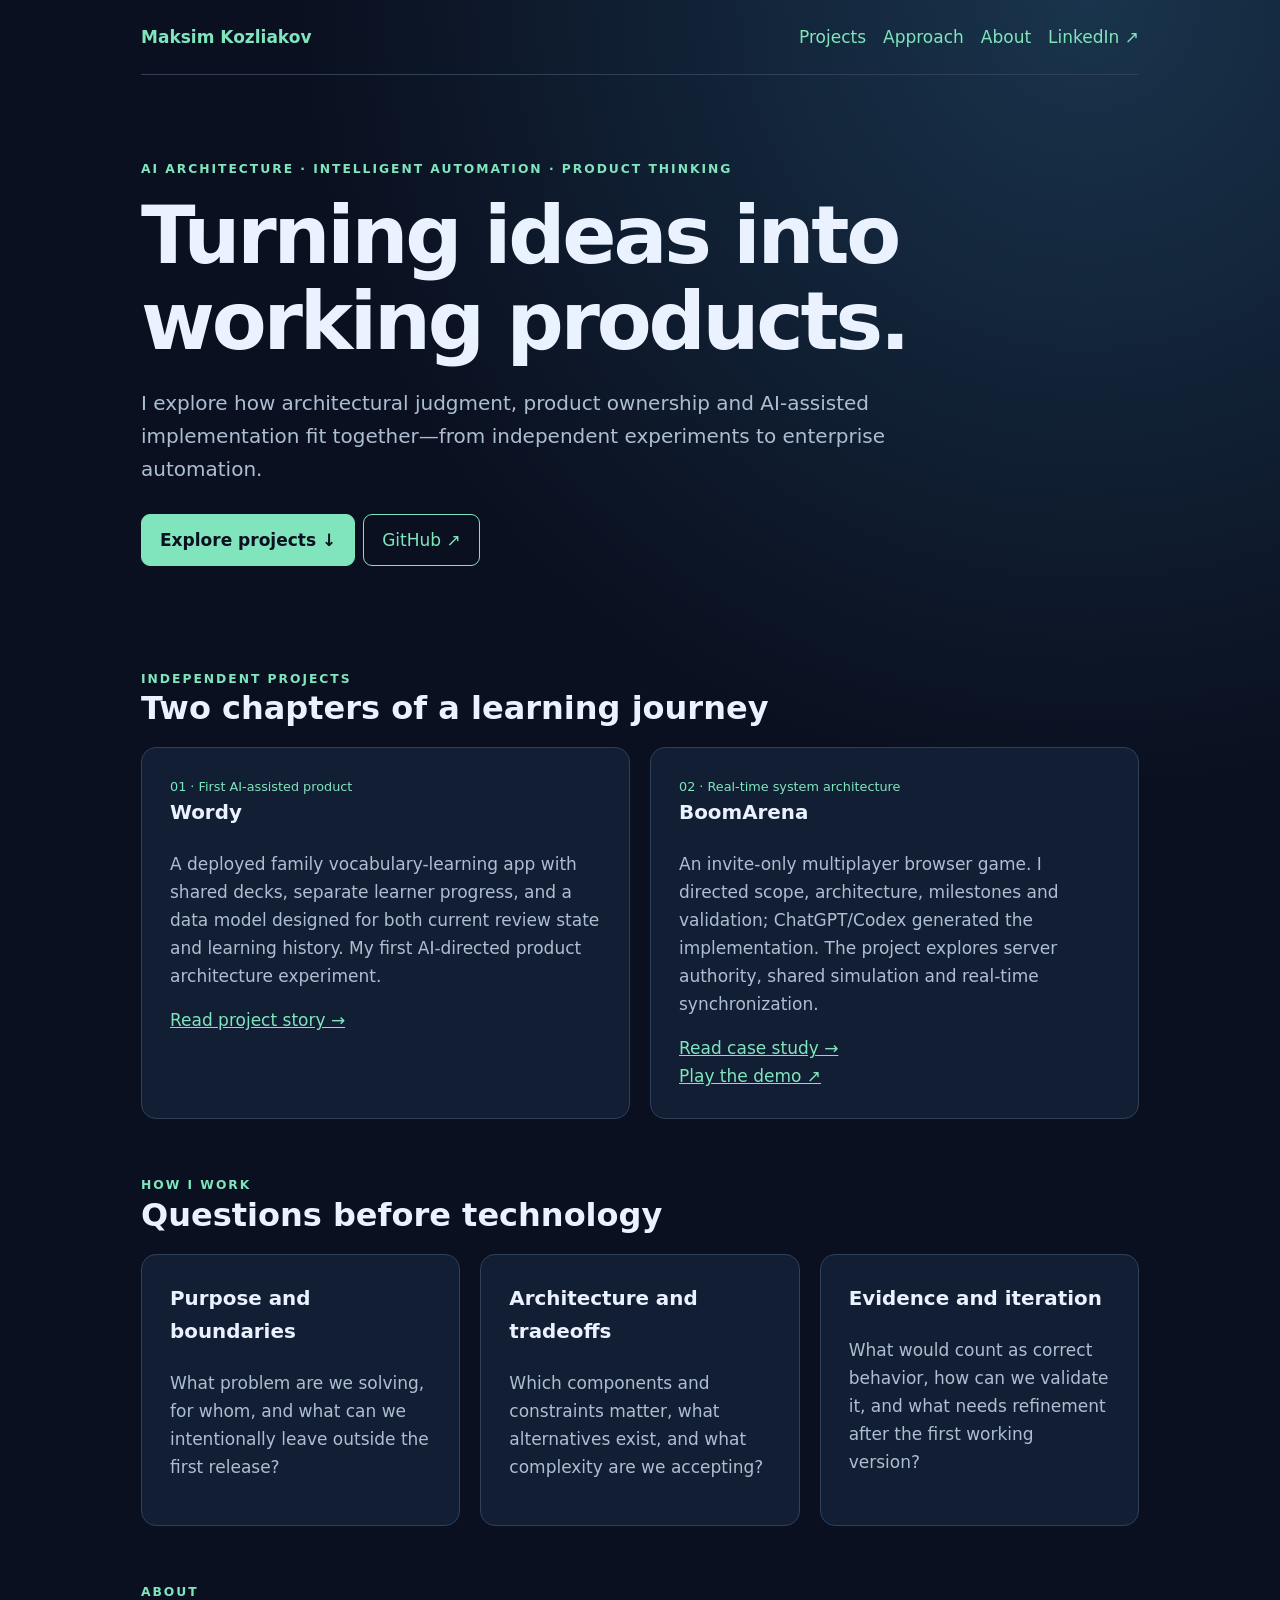
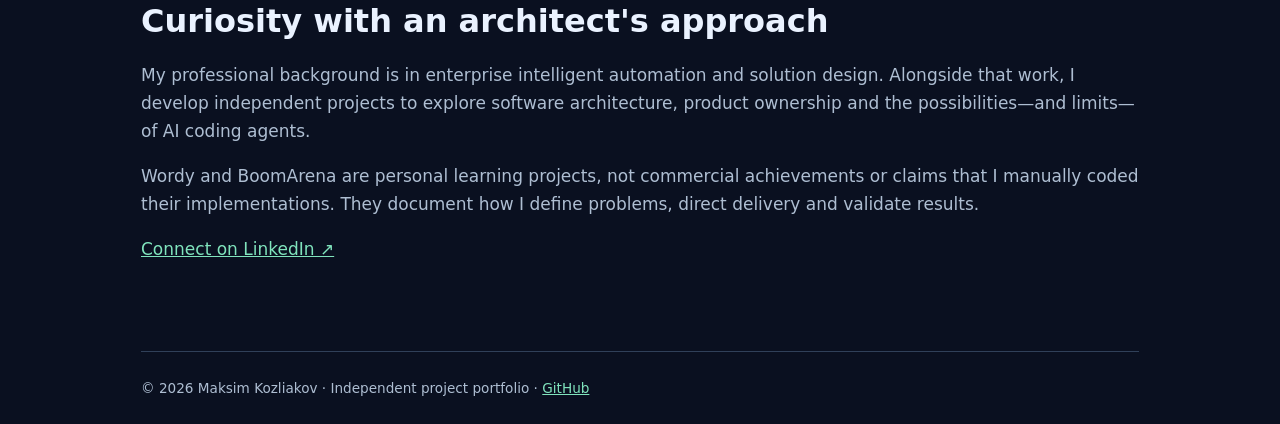
==== site/index.html @ 9a6da6fc "initial" ====
<!doctype html><html lang="en"><head><meta charset="utf-8"><meta name="viewport" content="width=device-width,initial-scale=1"><meta name="description" content="Maksim Kozliakov — AI architecture, intelligent automation and AI-directed product delivery. Explore Wordy and BoomArena."><title>Maksim Kozliakov | AI Architecture & Product Thinking</title><link rel="stylesheet" href="assets/style.css"></head><body><a class="skip" href="#content">Skip to content</a><div class="wrap"><nav><a href="./" aria-label="Home"><strong>Maksim Kozliakov</strong></a><div class="links"><a href="#projects">Projects</a><a href="#approach">Approach</a><a href="#about">About</a><a href="https://www.linkedin.com/in/maksim-kozliakov/">LinkedIn ↗</a></div></nav><main id="content"><header class="hero"><div class="eyebrow">AI architecture · intelligent automation · product thinking</div><h1>Turning ideas into working products.</h1><p class="lead">I explore how architectural judgment, product ownership and AI-assisted implementation fit together—from independent experiments to enterprise automation.</p><a class="button primary" href="#projects">Explore projects ↓</a><a class="button" href="https://github.com/kmsspb">GitHub ↗</a></header><section class="section" id="projects"><div class="eyebrow">Independent projects</div><h2>Two chapters of a learning journey</h2><div class="grid"><article class="card"><div class="tag">01 · First AI-assisted product</div><h3>Wordy</h3><p>A deployed family vocabulary-learning app with shared decks, separate learner progress, and a data model designed for both current review state and learning history. My first AI-directed product architecture experiment.</p><a href="projects/wordy.html">Read project story →</a></article><article class="card"><div class="tag">02 · Real-time system architecture</div><h3>BoomArena</h3><p>An invite-only multiplayer browser game. I directed scope, architecture, milestones and validation; ChatGPT/Codex generated the implementation. The project explores server authority, shared simulation and real-time synchronization.</p><a href="projects/boomarena.html">Read case study →</a><br><a href="https://boom-arena.kms-spb.workers.dev/">Play the demo ↗</a></article></div></section><section class="section" id="approach"><div class="eyebrow">How I work</div><h2>Questions before technology</h2><div class="grid"><div class="card"><h3>Purpose and boundaries</h3><p>What problem are we solving, for whom, and what can we intentionally leave outside the first release?</p></div><div class="card"><h3>Architecture and tradeoffs</h3><p>Which components and constraints matter, what alternatives exist, and what complexity are we accepting?</p></div><div class="card"><h3>Evidence and iteration</h3><p>What would count as correct behavior, how can we validate it, and what needs refinement after the first working version?</p></div></div></section><section class="section" id="about"><div class="eyebrow">About</div><h2>Curiosity with an architect's approach</h2><p>My professional background is in enterprise intelligent automation and solution design. Alongside that work, I develop independent projects to explore software architecture, product ownership and the possibilities—and limits—of AI coding agents.</p><p>Wordy and BoomArena are personal learning projects, not commercial achievements or claims that I manually coded their implementations. They document how I define problems, direct delivery and validate results.</p><a href="https://www.linkedin.com/in/maksim-kozliakov/">Connect on LinkedIn ↗</a></section></main><footer>© 2026 Maksim Kozliakov · Independent project portfolio · <a href="https://github.com/kmsspb">GitHub</a></footer></div></body></html>
---- site/assets/style.css ----
:root{color-scheme:dark;--bg:#0a1020;--panel:#121e33;--ink:#eaf2ff;--muted:#aebed2;--accent:#80e4bd;--line:#304059}*{box-sizing:border-box}html{scroll-behavior:smooth}body{margin:0;background:radial-gradient(circle at 85% 0%,#19344c,transparent 34%),var(--bg);color:var(--ink);font:17px/1.65 system-ui,-apple-system,Segoe UI,sans-serif}a{color:var(--accent)}a:hover{text-decoration:none}.wrap{max-width:1050px;margin:auto;padding:0 26px}.skip{position:absolute;left:-9999px}.skip:focus{left:12px;top:12px;background:white;color:#000;padding:8px}nav{display:flex;gap:22px;flex-wrap:wrap;align-items:center;justify-content:space-between;padding:23px 0;border-bottom:1px solid var(--line)}nav .links{display:flex;gap:17px;flex-wrap:wrap}nav a{text-decoration:none}main{padding-bottom:70px}.hero{padding:84px 0 65px;max-width:900px}.eyebrow{color:var(--accent);text-transform:uppercase;letter-spacing:.16em;font-size:.77rem;font-weight:700}h1{font-size:clamp(2.5rem,7vw,5rem);line-height:1.07;margin:14px 0 22px;letter-spacing:-.04em}h2{font-size:2rem;line-height:1.2;margin:0 0 20px}h3{margin-top:0}p{color:var(--muted)}.lead{font-size:1.25rem;max-width:760px}.button{display:inline-block;padding:11px 18px;border:1px solid var(--accent);border-radius:9px;text-decoration:none;margin:8px 8px 0 0}.button.primary{background:var(--accent);color:var(--bg);font-weight:700}.section{padding:38px 0 18px}.grid{display:grid;grid-template-columns:repeat(auto-fit,minmax(270px,1fr));gap:20px}.card{background:var(--panel);border:1px solid var(--line);border-radius:15px;padding:28px}.card p{margin-bottom:16px}.tag{font-size:.8rem;color:var(--accent)}.article{max-width:830px;padding-top:64px}.article h2{margin-top:45px}.article h3{margin-top:30px}ul,ol{color:var(--muted)}li{margin:8px 0}.callout{border-left:3px solid var(--accent);padding:10px 22px;background:var(--panel);border-radius:0 10px 10px 0}footer{border-top:1px solid var(--line);padding:25px 0;font-size:.85rem;color:var(--muted)}@media(max-width:600px){.hero{padding:56px 0 30px}nav{align-items:flex-start}.article{padding-top:40px}}
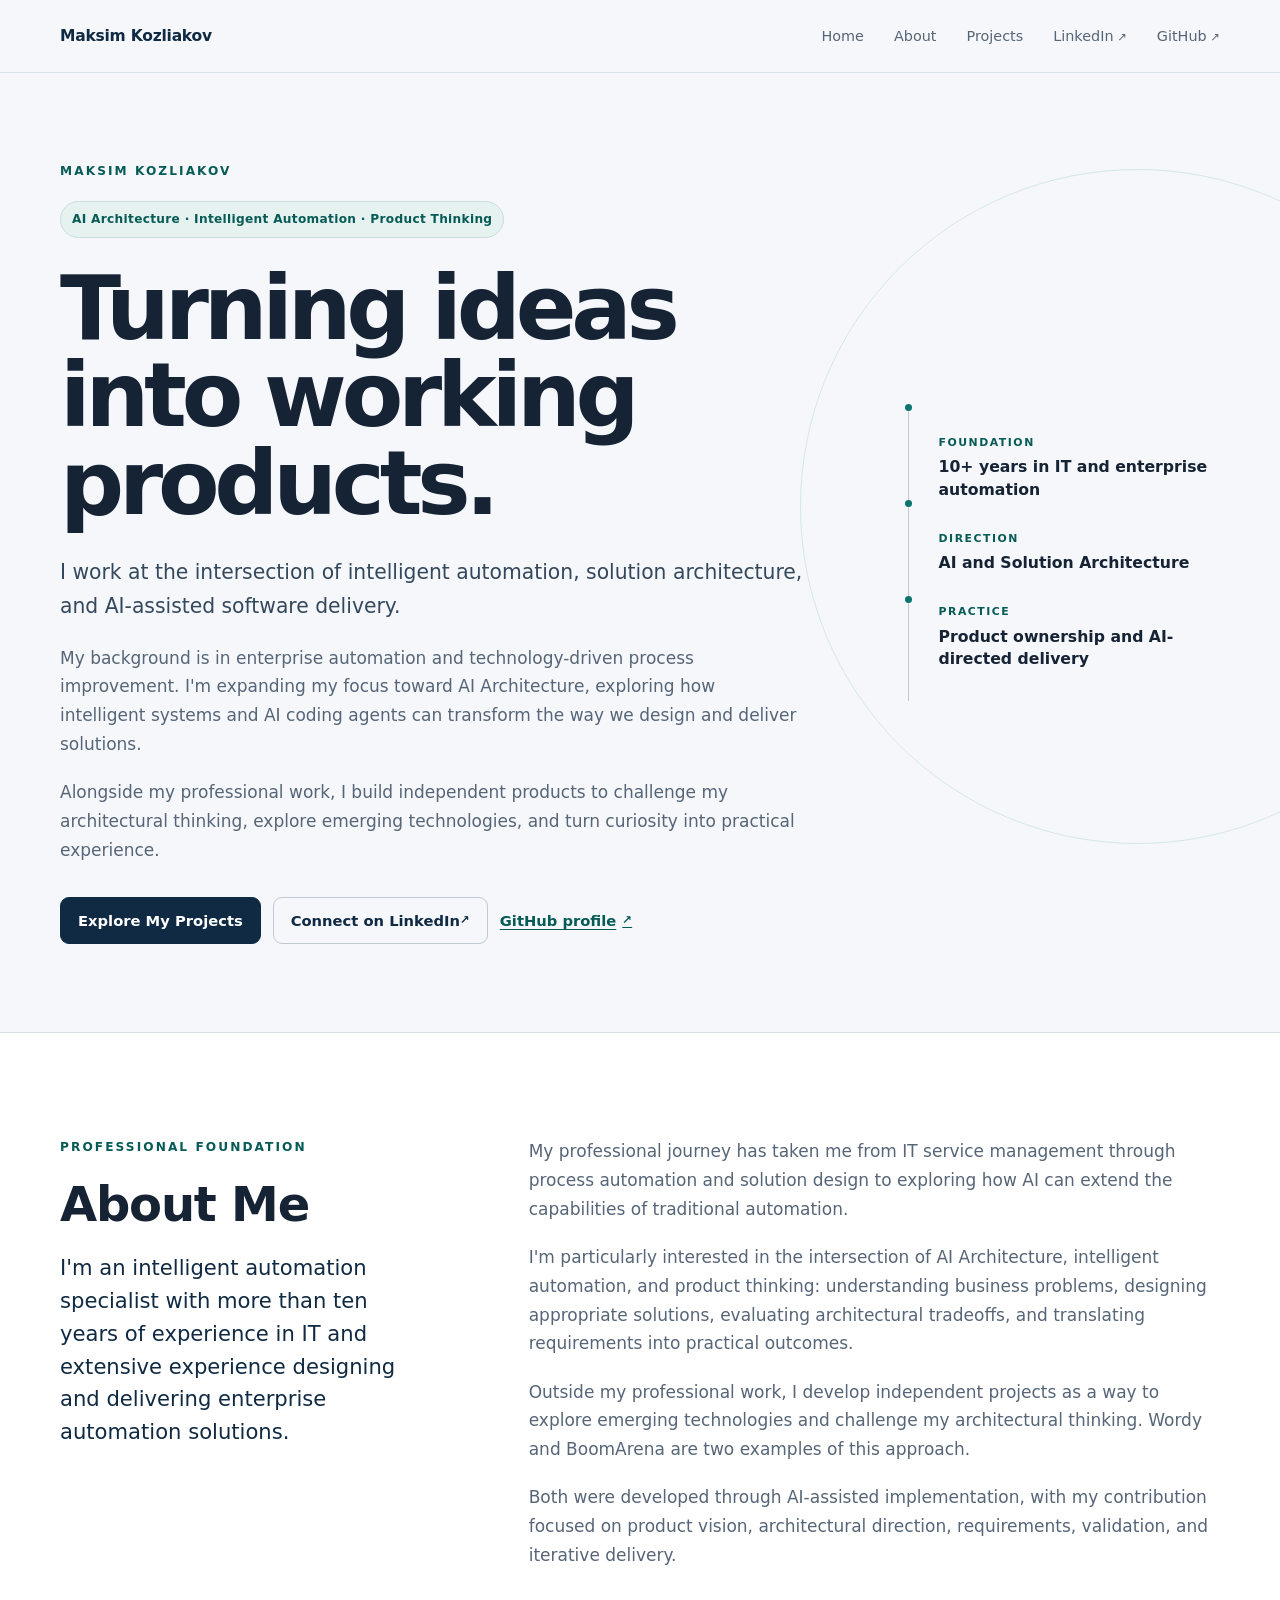
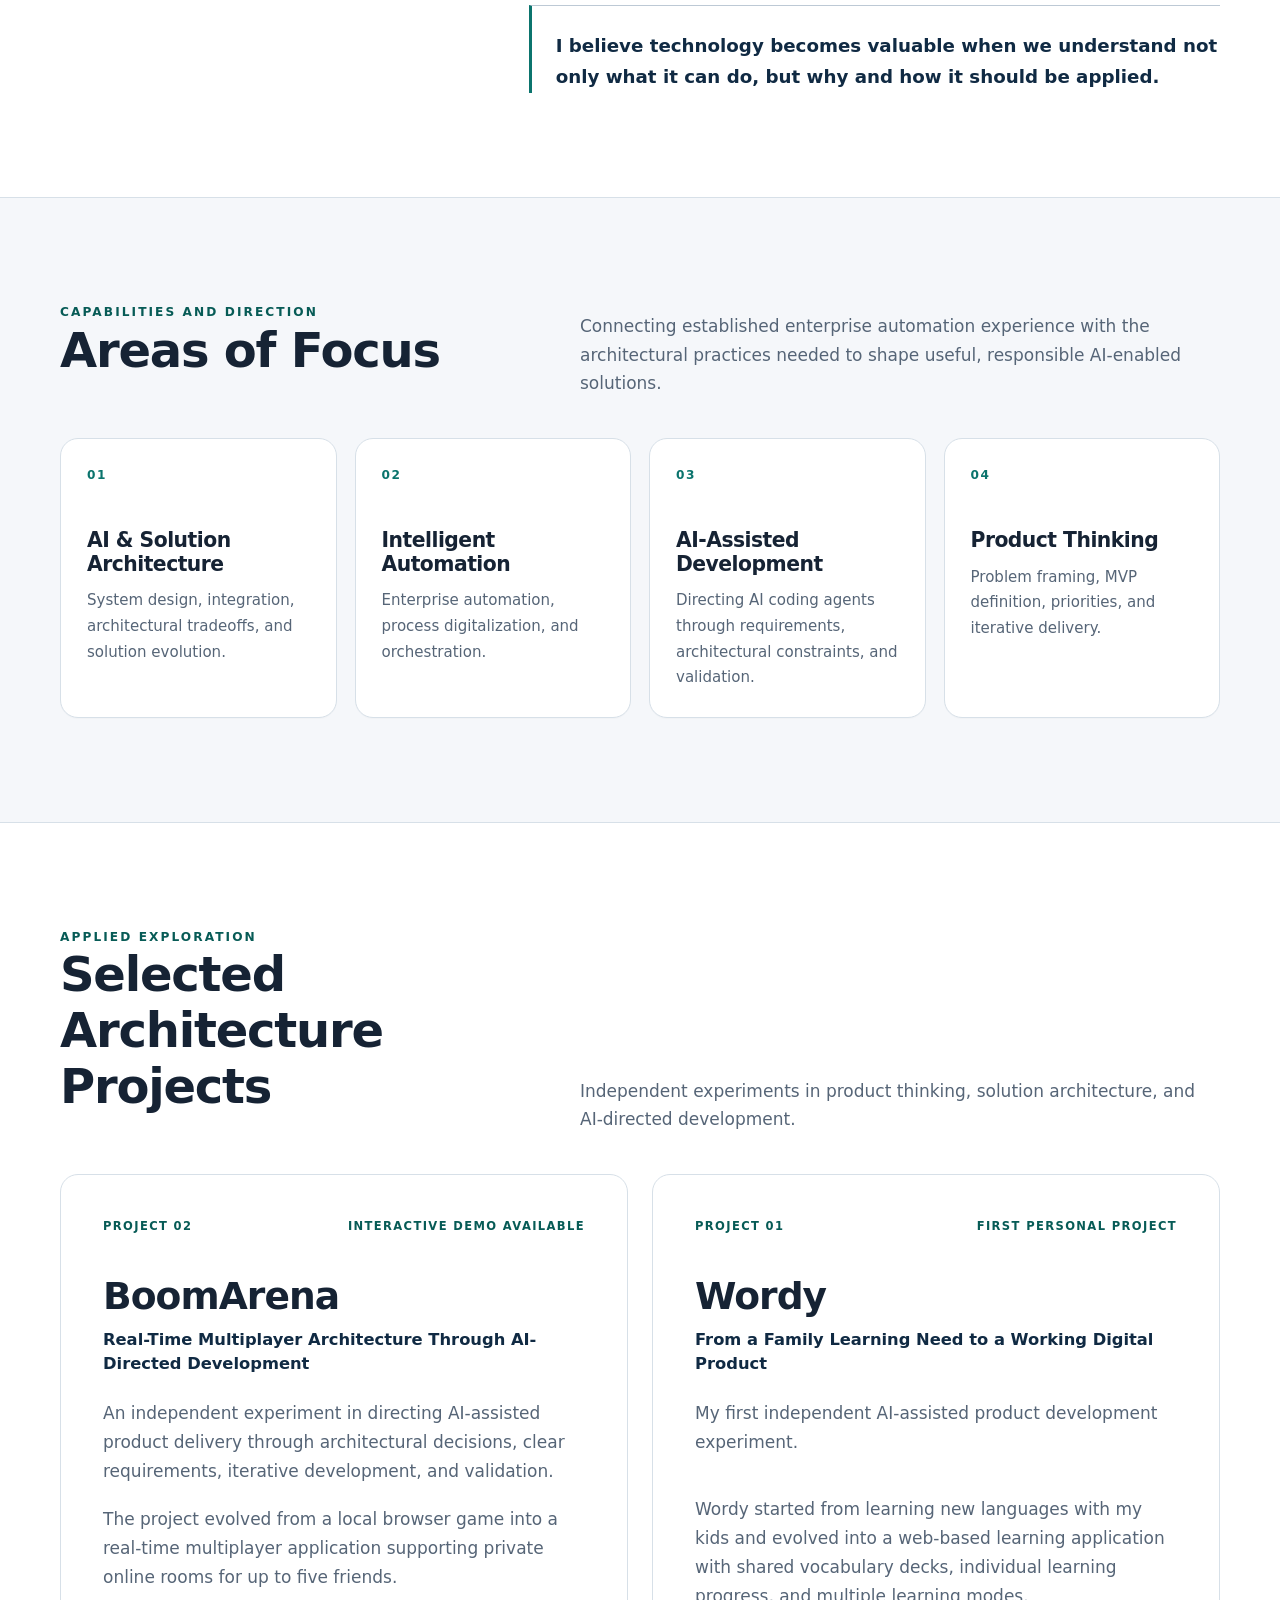
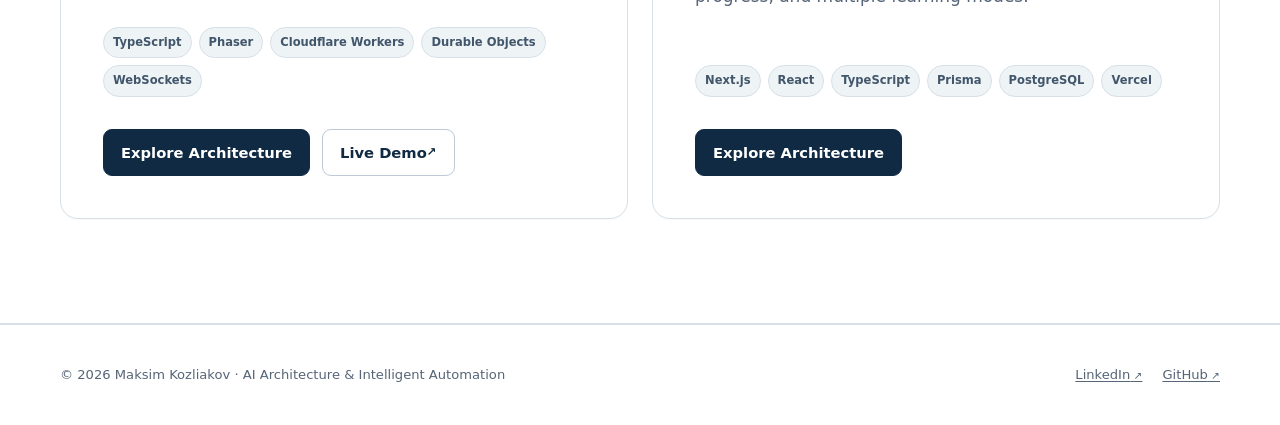
==== commit 62a468bb: "feat: reposition portfolio around AI architecture" ====
--- a/site/index.html
+++ b/site/index.html
@@ -1 +1,125 @@
-<!doctype html><html lang="en"><head><meta charset="utf-8"><meta name="viewport" content="width=device-width,initial-scale=1"><meta name="description" content="Maksim Kozliakov — AI architecture, intelligent automation and AI-directed product delivery. Explore Wordy and BoomArena."><title>Maksim Kozliakov | AI Architecture & Product Thinking</title><link rel="stylesheet" href="assets/style.css"></head><body><a class="skip" href="#content">Skip to content</a><div class="wrap"><nav><a href="./" aria-label="Home"><strong>Maksim Kozliakov</strong></a><div class="links"><a href="#projects">Projects</a><a href="#approach">Approach</a><a href="#about">About</a><a href="https://www.linkedin.com/in/maksim-kozliakov/">LinkedIn ↗</a></div></nav><main id="content"><header class="hero"><div class="eyebrow">AI architecture · intelligent automation · product thinking</div><h1>Turning ideas into working products.</h1><p class="lead">I explore how architectural judgment, product ownership and AI-assisted implementation fit together—from independent experiments to enterprise automation.</p><a class="button primary" href="#projects">Explore projects ↓</a><a class="button" href="https://github.com/kmsspb">GitHub ↗</a></header><section class="section" id="projects"><div class="eyebrow">Independent projects</div><h2>Two chapters of a learning journey</h2><div class="grid"><article class="card"><div class="tag">01 · First AI-assisted product</div><h3>Wordy</h3><p>A deployed family vocabulary-learning app with shared decks, separate learner progress, and a data model designed for both current review state and learning history. My first AI-directed product architecture experiment.</p><a href="projects/wordy.html">Read project story →</a></article><article class="card"><div class="tag">02 · Real-time system architecture</div><h3>BoomArena</h3><p>An invite-only multiplayer browser game. I directed scope, architecture, milestones and validation; ChatGPT/Codex generated the implementation. The project explores server authority, shared simulation and real-time synchronization.</p><a href="projects/boomarena.html">Read case study →</a><br><a href="https://boom-arena.kms-spb.workers.dev/">Play the demo ↗</a></article></div></section><section class="section" id="approach"><div class="eyebrow">How I work</div><h2>Questions before technology</h2><div class="grid"><div class="card"><h3>Purpose and boundaries</h3><p>What problem are we solving, for whom, and what can we intentionally leave outside the first release?</p></div><div class="card"><h3>Architecture and tradeoffs</h3><p>Which components and constraints matter, what alternatives exist, and what complexity are we accepting?</p></div><div class="card"><h3>Evidence and iteration</h3><p>What would count as correct behavior, how can we validate it, and what needs refinement after the first working version?</p></div></div></section><section class="section" id="about"><div class="eyebrow">About</div><h2>Curiosity with an architect's approach</h2><p>My professional background is in enterprise intelligent automation and solution design. Alongside that work, I develop independent projects to explore software architecture, product ownership and the possibilities—and limits—of AI coding agents.</p><p>Wordy and BoomArena are personal learning projects, not commercial achievements or claims that I manually coded their implementations. They document how I define problems, direct delivery and validate results.</p><a href="https://www.linkedin.com/in/maksim-kozliakov/">Connect on LinkedIn ↗</a></section></main><footer>© 2026 Maksim Kozliakov · Independent project portfolio · <a href="https://github.com/kmsspb">GitHub</a></footer></div></body></html>
+<!doctype html>
+<html lang="en">
+<head>
+  <meta charset="utf-8">
+  <meta name="viewport" content="width=device-width, initial-scale=1">
+  <meta name="description" content="Explore the professional background and independent architecture projects of Maksim Kozliakov, an intelligent automation specialist focused on AI Architecture, solution design, and AI-assisted product development.">
+  <meta name="theme-color" content="#f5f7fa">
+  <link rel="canonical" href="https://kmsspb.github.io/">
+  <meta property="og:type" content="website">
+  <meta property="og:site_name" content="Maksim Kozliakov">
+  <meta property="og:title" content="Maksim Kozliakov | AI Architecture &amp; Intelligent Automation">
+  <meta property="og:description" content="Professional experience in intelligent automation, solution design, and independent AI-directed architecture projects.">
+  <meta property="og:url" content="https://kmsspb.github.io/">
+  <meta name="twitter:card" content="summary">
+  <title>Maksim Kozliakov | AI Architecture &amp; Intelligent Automation</title>
+  <link rel="stylesheet" href="assets/style.css">
+</head>
+<body>
+  <a class="skip-link" href="#content">Skip to content</a>
+  <header class="site-header">
+    <nav class="site-nav wrap" aria-label="Primary navigation">
+      <a class="brand" href="./" aria-current="page">Maksim Kozliakov</a>
+      <ul class="nav-links">
+        <li><a href="#content">Home</a></li>
+        <li><a href="#about">About</a></li>
+        <li><a href="#projects">Projects</a></li>
+        <li><a class="external" href="https://www.linkedin.com/in/maksim-kozliakov/" target="_blank" rel="noopener noreferrer">LinkedIn</a></li>
+        <li><a class="external" href="https://github.com/kmsspb" target="_blank" rel="noopener noreferrer">GitHub</a></li>
+      </ul>
+    </nav>
+  </header>
+  <main id="content">
+    <section class="hero wrap" aria-labelledby="hero-title">
+      <div class="hero-copy">
+        <p class="eyebrow">Maksim Kozliakov</p>
+        <p class="professional-focus">AI Architecture · Intelligent Automation · Product Thinking</p>
+        <h1 id="hero-title">Turning ideas into working products.</h1>
+        <p class="lead">I work at the intersection of intelligent automation, solution architecture, and AI-assisted software delivery.</p>
+        <div class="supporting-copy">
+          <p>My background is in enterprise automation and technology-driven process improvement. I'm expanding my focus toward AI Architecture, exploring how intelligent systems and AI coding agents can transform the way we design and deliver solutions.</p>
+          <p>Alongside my professional work, I build independent products to challenge my architectural thinking, explore emerging technologies, and turn curiosity into practical experience.</p>
+        </div>
+        <div class="hero-actions">
+          <a class="button primary" href="#projects">Explore My Projects</a>
+          <a class="button external" href="https://www.linkedin.com/in/maksim-kozliakov/" target="_blank" rel="noopener noreferrer">Connect on LinkedIn</a>
+          <a class="text-link external" href="https://github.com/kmsspb" target="_blank" rel="noopener noreferrer">GitHub profile</a>
+        </div>
+      </div>
+      <aside class="hero-aside" aria-label="Professional profile summary">
+        <div class="signal"><span>Foundation</span><strong>10+ years in IT and enterprise automation</strong></div>
+        <div class="signal"><span>Direction</span><strong>AI and Solution Architecture</strong></div>
+        <div class="signal"><span>Practice</span><strong>Product ownership and AI-directed delivery</strong></div>
+      </aside>
+    </section>
+    <section class="section section-alt" id="about" aria-labelledby="about-title">
+      <div class="wrap about-layout">
+        <div class="about-intro">
+          <p class="eyebrow">Professional foundation</p>
+          <h2 id="about-title">About Me</h2>
+          <p class="lead">I'm an intelligent automation specialist with more than ten years of experience in IT and extensive experience designing and delivering enterprise automation solutions.</p>
+        </div>
+        <div class="about-copy">
+          <p>My professional journey has taken me from IT service management through process automation and solution design to exploring how AI can extend the capabilities of traditional automation.</p>
+          <p>I'm particularly interested in the intersection of AI Architecture, intelligent automation, and product thinking: understanding business problems, designing appropriate solutions, evaluating architectural tradeoffs, and translating requirements into practical outcomes.</p>
+          <p>Outside my professional work, I develop independent projects as a way to explore emerging technologies and challenge my architectural thinking. Wordy and BoomArena are two examples of this approach.</p>
+          <p>Both were developed through AI-assisted implementation, with my contribution focused on product vision, architectural direction, requirements, validation, and iterative delivery.</p>
+          <blockquote class="principle">I believe technology becomes valuable when we understand not only what it can do, but why and how it should be applied.</blockquote>
+        </div>
+      </div>
+    </section>
+    <section class="section wrap" id="focus" aria-labelledby="focus-title">
+      <div class="section-heading">
+        <div><p class="eyebrow">Capabilities and direction</p><h2 id="focus-title">Areas of Focus</h2></div>
+        <p>Connecting established enterprise automation experience with the architectural practices needed to shape useful, responsible AI-enabled solutions.</p>
+      </div>
+      <div class="focus-grid">
+        <article class="focus-card"><span class="focus-number">01</span><h3>AI &amp; Solution Architecture</h3><p>System design, integration, architectural tradeoffs, and solution evolution.</p></article>
+        <article class="focus-card"><span class="focus-number">02</span><h3>Intelligent Automation</h3><p>Enterprise automation, process digitalization, and orchestration.</p></article>
+        <article class="focus-card"><span class="focus-number">03</span><h3>AI-Assisted Development</h3><p>Directing AI coding agents through requirements, architectural constraints, and validation.</p></article>
+        <article class="focus-card"><span class="focus-number">04</span><h3>Product Thinking</h3><p>Problem framing, MVP definition, priorities, and iterative delivery.</p></article>
+      </div>
+    </section>
+    <section class="section section-alt" id="projects" aria-labelledby="projects-title">
+      <div class="wrap">
+        <div class="section-heading">
+          <div><p class="eyebrow">Applied exploration</p><h2 id="projects-title">Selected Architecture Projects</h2></div>
+          <p>Independent experiments in product thinking, solution architecture, and AI-directed development.</p>
+        </div>
+        <div class="project-grid">
+          <article class="project-card">
+            <div class="project-order"><span>Project 02</span><span>Interactive demo available</span></div>
+            <h3>BoomArena</h3>
+            <p class="project-subtitle">Real-Time Multiplayer Architecture Through AI-Directed Development</p>
+            <p>An independent experiment in directing AI-assisted product delivery through architectural decisions, clear requirements, iterative development, and validation.</p>
+            <p>The project evolved from a local browser game into a real-time multiplayer application supporting private online rooms for up to five friends.</p>
+            <ul class="tags" aria-label="BoomArena technologies"><li>TypeScript</li><li>Phaser</li><li>Cloudflare Workers</li><li>Durable Objects</li><li>WebSockets</li></ul>
+            <div class="card-actions">
+              <a class="button primary" href="projects/boomarena.html">Explore Architecture</a>
+              <a class="button external" href="https://boom-arena.kms-spb.workers.dev/" target="_blank" rel="noopener noreferrer">Live Demo</a>
+            </div>
+          </article>
+          <article class="project-card">
+            <div class="project-order"><span>Project 01</span><span>First personal project</span></div>
+            <h3>Wordy</h3>
+            <p class="project-subtitle">From a Family Learning Need to a Working Digital Product</p>
+            <p>My first independent AI-assisted product development experiment.</p>
+            <p>Wordy started from learning new languages with my kids and evolved into a web-based learning application with shared vocabulary decks, individual learning progress, and multiple learning modes.</p>
+            <ul class="tags" aria-label="Wordy technologies"><li>Next.js</li><li>React</li><li>TypeScript</li><li>Prisma</li><li>PostgreSQL</li><li>Vercel</li></ul>
+            <div class="card-actions"><a class="button primary" href="projects/wordy.html">Explore Architecture</a></div>
+          </article>
+        </div>
+      </div>
+    </section>
+  </main>
+  <footer class="site-footer">
+    <div class="footer-inner wrap">
+      <p>© 2026 Maksim Kozliakov · AI Architecture &amp; Intelligent Automation</p>
+      <div class="footer-links">
+        <a class="external" href="https://www.linkedin.com/in/maksim-kozliakov/" target="_blank" rel="noopener noreferrer">LinkedIn</a>
+        <a class="external" href="https://github.com/kmsspb" target="_blank" rel="noopener noreferrer">GitHub</a>
+      </div>
+    </div>
+  </footer>
+</body>
+</html>
--- a/site/assets/style.css
+++ b/site/assets/style.css
@@ -1 +1,216 @@
-:root{color-scheme:dark;--bg:#0a1020;--panel:#121e33;--ink:#eaf2ff;--muted:#aebed2;--accent:#80e4bd;--line:#304059}*{box-sizing:border-box}html{scroll-behavior:smooth}body{margin:0;background:radial-gradient(circle at 85% 0%,#19344c,transparent 34%),var(--bg);color:var(--ink);font:17px/1.65 system-ui,-apple-system,Segoe UI,sans-serif}a{color:var(--accent)}a:hover{text-decoration:none}.wrap{max-width:1050px;margin:auto;padding:0 26px}.skip{position:absolute;left:-9999px}.skip:focus{left:12px;top:12px;background:white;color:#000;padding:8px}nav{display:flex;gap:22px;flex-wrap:wrap;align-items:center;justify-content:space-between;padding:23px 0;border-bottom:1px solid var(--line)}nav .links{display:flex;gap:17px;flex-wrap:wrap}nav a{text-decoration:none}main{padding-bottom:70px}.hero{padding:84px 0 65px;max-width:900px}.eyebrow{color:var(--accent);text-transform:uppercase;letter-spacing:.16em;font-size:.77rem;font-weight:700}h1{font-size:clamp(2.5rem,7vw,5rem);line-height:1.07;margin:14px 0 22px;letter-spacing:-.04em}h2{font-size:2rem;line-height:1.2;margin:0 0 20px}h3{margin-top:0}p{color:var(--muted)}.lead{font-size:1.25rem;max-width:760px}.button{display:inline-block;padding:11px 18px;border:1px solid var(--accent);border-radius:9px;text-decoration:none;margin:8px 8px 0 0}.button.primary{background:var(--accent);color:var(--bg);font-weight:700}.section{padding:38px 0 18px}.grid{display:grid;grid-template-columns:repeat(auto-fit,minmax(270px,1fr));gap:20px}.card{background:var(--panel);border:1px solid var(--line);border-radius:15px;padding:28px}.card p{margin-bottom:16px}.tag{font-size:.8rem;color:var(--accent)}.article{max-width:830px;padding-top:64px}.article h2{margin-top:45px}.article h3{margin-top:30px}ul,ol{color:var(--muted)}li{margin:8px 0}.callout{border-left:3px solid var(--accent);padding:10px 22px;background:var(--panel);border-radius:0 10px 10px 0}footer{border-top:1px solid var(--line);padding:25px 0;font-size:.85rem;color:var(--muted)}@media(max-width:600px){.hero{padding:56px 0 30px}nav{align-items:flex-start}.article{padding-top:40px}}
+:root {
+  color-scheme: light;
+  --bg: #f5f7fa;
+  --surface: #ffffff;
+  --surface-soft: #eef3f6;
+  --ink: #162334;
+  --muted: #566577;
+  --accent: #0b746d;
+  --accent-strong: #075b56;
+  --accent-soft: #e5f2f0;
+  --navy: #102a43;
+  --line: #d7e0e8;
+  --line-strong: #bdc9d5;
+  --shadow: 0 18px 45px rgba(16, 42, 67, 0.08);
+  --radius: 18px;
+  --radius-small: 11px;
+  --content: 1160px;
+  --article: 860px;
+}
+
+* { box-sizing: border-box; }
+html { scroll-behavior: smooth; scroll-padding-top: 96px; }
+body {
+  margin: 0;
+  background: var(--bg);
+  color: var(--ink);
+  font-family: Inter, ui-sans-serif, system-ui, -apple-system, BlinkMacSystemFont, "Segoe UI", sans-serif;
+  font-size: 17px;
+  line-height: 1.7;
+  text-rendering: optimizeLegibility;
+}
+a { color: var(--accent-strong); text-decoration-thickness: 1px; text-underline-offset: .18em; }
+a:hover { color: var(--accent); }
+a:focus-visible, button:focus-visible { outline: 3px solid rgba(11,116,109,.32); outline-offset: 4px; border-radius: 4px; }
+img, svg { max-width: 100%; }
+p { margin: 0 0 1.2rem; color: var(--muted); }
+strong { color: var(--ink); }
+h1, h2, h3, h4 { color: var(--ink); line-height: 1.16; letter-spacing: -.025em; }
+h1 { margin: 0; font-size: clamp(3rem,7vw,5.8rem); line-height: .98; letter-spacing: -.058em; }
+h2 { margin: 0 0 1.25rem; font-size: clamp(2rem,4vw,3rem); }
+h3 { margin: 0 0 .75rem; font-size: 1.27rem; }
+h4 { margin: 0 0 .35rem; font-size: .78rem; letter-spacing: .12em; text-transform: uppercase; }
+ul, ol { color: var(--muted); }
+li + li { margin-top: .45rem; }
+.wrap { width: min(100% - 48px,var(--content)); margin-inline: auto; }
+.skip-link { position: fixed; z-index: 100; top: 12px; left: 12px; padding: 10px 14px; border-radius: 8px; background: var(--navy); color: #fff; transform: translateY(-160%); transition: transform 160ms ease; }
+.skip-link:focus { color: #fff; transform: translateY(0); }
+.site-header { position: sticky; z-index: 20; top: 0; border-bottom: 1px solid rgba(215,224,232,.9); background: rgba(245,247,250,.94); backdrop-filter: blur(14px); }
+.site-nav { min-height: 72px; display: flex; align-items: center; justify-content: space-between; gap: 30px; }
+.brand { color: var(--navy); font-size: .97rem; font-weight: 760; letter-spacing: -.015em; text-decoration: none; white-space: nowrap; }
+.nav-links { display: flex; align-items: center; justify-content: flex-end; gap: clamp(16px,2.4vw,30px); margin: 0; padding: 0; list-style: none; font-size: .9rem; }
+.nav-links li + li { margin: 0; }
+.nav-links a { color: var(--muted); text-decoration: none; }
+.nav-links a:hover, .nav-links a[aria-current="page"] { color: var(--accent-strong); }
+.external::after { content: " \2197"; font-size: .8em; }
+main { overflow: hidden; }
+.hero { position: relative; display: grid; grid-template-columns: minmax(0,1.55fr) minmax(260px,.65fr); gap: clamp(50px,8vw,110px); align-items: center; min-height: calc(100vh - 72px); padding-block: 88px; }
+.hero::before { position: absolute; z-index: -1; top: 10%; right: -22%; width: 58%; aspect-ratio: 1; border: 1px solid rgba(11,116,109,.13); border-radius: 50%; content: ""; }
+.hero-copy { min-width: 0; }
+.eyebrow { margin: 0 0 1.2rem; color: var(--accent-strong); font-size: .76rem; font-weight: 800; letter-spacing: .17em; text-transform: uppercase; }
+.professional-focus { display: inline-flex; max-width: 100%; margin: 0 0 1.7rem; padding: 7px 11px; border: 1px solid #c9dedb; border-radius: 999px; background: var(--accent-soft); color: var(--accent-strong); font-size: .76rem; font-weight: 720; letter-spacing: .025em; white-space: normal; }
+.hero-copy .lead { max-width: 760px; margin: 1.7rem 0 0; color: #34485d; font-size: clamp(1.12rem,2vw,1.27rem); line-height: 1.68; }
+.hero-copy .supporting-copy { max-width: 760px; margin-top: 1.25rem; }
+.hero-actions, .card-actions, .page-actions { display: flex; flex-wrap: wrap; gap: 12px; align-items: center; margin-top: 2rem; }
+.button { display: inline-flex; min-height: 46px; align-items: center; justify-content: center; padding: 10px 17px; border: 1px solid var(--line-strong); border-radius: 9px; background: transparent; color: var(--navy); font-size: .92rem; font-weight: 720; text-decoration: none; transition: background 160ms ease,border-color 160ms ease,color 160ms ease,transform 160ms ease; }
+.button:hover { border-color: var(--accent); color: var(--accent-strong); transform: translateY(-1px); }
+.button.primary { border-color: var(--navy); background: var(--navy); color: #fff; }
+.button.primary:hover { border-color: var(--accent-strong); background: var(--accent-strong); color: #fff; }
+.text-link { display: inline-flex; align-items: center; gap: 6px; font-size: .92rem; font-weight: 700; }
+.hero-aside { position: relative; padding: 30px 0 30px 30px; border-left: 1px solid var(--line-strong); }
+.hero-aside::before { position: absolute; top: 0; left: -4px; width: 7px; height: 7px; border-radius: 50%; background: var(--accent); box-shadow: 0 96px 0 var(--accent),0 192px 0 var(--accent); content: ""; }
+.signal + .signal { margin-top: 1.75rem; }
+.signal span { display: block; margin-bottom: .25rem; color: var(--accent-strong); font-size: .68rem; font-weight: 800; letter-spacing: .14em; text-transform: uppercase; }
+.signal strong { display: block; font-size: .98rem; line-height: 1.45; }
+.section { padding-block: 104px; }
+.section.compact { padding-block: 76px; }
+.section-alt { border-block: 1px solid var(--line); background: var(--surface); }
+.section-heading { display: grid; grid-template-columns: minmax(0,.75fr) minmax(280px,1fr); gap: 40px; align-items: end; margin-bottom: 40px; }
+.section-heading p { max-width: 660px; margin: 0; }
+.about-layout { display: grid; grid-template-columns: minmax(220px,.72fr) minmax(0,1.35fr); gap: clamp(50px,8vw,100px); align-items: start; }
+.about-intro { position: sticky; top: 115px; }
+.about-intro .lead { color: var(--navy); font-size: 1.32rem; line-height: 1.55; }
+.about-copy p { max-width: 710px; }
+.principle { margin: 2.2rem 0 0; padding: 1.55rem 0 0 1.5rem; border-top: 1px solid var(--line-strong); border-left: 3px solid var(--accent); color: var(--navy); font-size: 1.14rem; font-weight: 680; }
+.focus-grid { display: grid; grid-template-columns: repeat(4,minmax(0,1fr)); gap: 18px; }
+.focus-card, .project-card { border: 1px solid var(--line); border-radius: var(--radius); background: var(--surface); box-shadow: 0 1px 1px rgba(16,42,67,.02); }
+.focus-card { min-height: 225px; padding: 26px; }
+.focus-number { display: block; margin-bottom: 2.7rem; color: var(--accent); font-size: .76rem; font-weight: 800; letter-spacing: .12em; }
+.focus-card p { margin-bottom: 0; font-size: .94rem; }
+.project-grid { display: grid; grid-template-columns: repeat(2,minmax(0,1fr)); gap: 24px; }
+.project-card { display: flex; flex-direction: column; min-height: 100%; padding: clamp(28px,4vw,42px); transition: border-color 160ms ease,box-shadow 160ms ease,transform 160ms ease; }
+.project-card:hover { border-color: var(--line-strong); box-shadow: var(--shadow); transform: translateY(-3px); }
+.project-order { display: flex; justify-content: space-between; gap: 16px; margin-bottom: 2.4rem; color: var(--accent-strong); font-size: .72rem; font-weight: 800; letter-spacing: .12em; text-transform: uppercase; }
+.project-card h3 { margin-bottom: .55rem; font-size: clamp(1.8rem,3vw,2.35rem); }
+.project-subtitle { min-height: 3.2em; color: var(--navy); font-size: 1.02rem; font-weight: 680; line-height: 1.5; }
+.project-card > p:not(.project-subtitle) { flex-grow: 1; }
+.tags { display: flex; flex-wrap: wrap; gap: 7px; margin: 1rem 0 0; padding: 0; list-style: none; }
+.tags li, .tags li + li { margin: 0; padding: 5px 9px; border: 1px solid var(--line); border-radius: 999px; background: var(--surface-soft); color: #42566b; font-size: .72rem; font-weight: 700; }
+.card-actions { margin-top: 2rem; }
+.site-footer { border-top: 1px solid var(--line); background: var(--surface); }
+.footer-inner { display: flex; min-height: 100px; align-items: center; justify-content: space-between; gap: 24px; color: var(--muted); font-size: .82rem; }
+.footer-inner p { margin: 0; }
+.footer-links { display: flex; gap: 20px; }
+.footer-links a { color: var(--muted); }
+
+/* Case studies */
+.case-hero { padding-block: 88px 68px; }
+.case-hero h1 { max-width: 920px; }
+.case-hero .lead { max-width: 800px; margin: 1.6rem 0 0; color: #34485d; font-size: clamp(1.2rem,2.5vw,1.55rem); line-height: 1.55; }
+.project-meta { display: grid; grid-template-columns: repeat(3,minmax(0,1fr)); gap: 1px; margin-top: 3rem; border: 1px solid var(--line); border-radius: var(--radius-small); overflow: hidden; background: var(--line); }
+.meta-item { padding: 18px 20px; background: var(--surface); }
+.meta-item span { display: block; margin-bottom: .25rem; color: var(--accent-strong); font-size: .66rem; font-weight: 800; letter-spacing: .12em; text-transform: uppercase; }
+.meta-item strong { font-size: .88rem; line-height: 1.45; }
+.case-layout { display: grid; grid-template-columns: 190px minmax(0,var(--article)); gap: clamp(40px,7vw,90px); align-items: start; padding-bottom: 100px; }
+.case-toc { position: sticky; top: 105px; padding-top: 8px; }
+.case-toc p { margin-bottom: .75rem; color: var(--ink); font-size: .7rem; font-weight: 800; letter-spacing: .13em; text-transform: uppercase; }
+.case-toc ol { margin: 0; padding: 0; list-style: none; counter-reset: toc; font-size: .78rem; line-height: 1.4; }
+.case-toc li, .case-toc li + li { position: relative; margin: 0; padding: 6px 0 6px 28px; counter-increment: toc; }
+.case-toc li::before { position: absolute; left: 0; color: #8090a1; content: counter(toc,decimal-leading-zero); }
+.case-toc a { color: var(--muted); text-decoration: none; }
+.case-toc a:hover { color: var(--accent-strong); }
+.case-content > section { padding-block: 54px; border-top: 1px solid var(--line); }
+.case-content > section:first-child { border-top: 0; }
+.case-content h2 { margin-bottom: 1.5rem; font-size: clamp(1.8rem,3vw,2.35rem); }
+.section-number { display: block; margin-bottom: .75rem; color: var(--accent-strong); font-size: .72rem; font-weight: 800; letter-spacing: .14em; text-transform: uppercase; }
+.disclosure { margin-top: 2rem; padding: 22px 24px; border: 1px solid #c8dedb; border-left: 4px solid var(--accent); border-radius: var(--radius-small); background: var(--accent-soft); }
+.disclosure h3 { margin-bottom: .4rem; color: var(--accent-strong); font-size: .76rem; letter-spacing: .12em; text-transform: uppercase; }
+.disclosure p { margin: 0; color: #294d50; font-size: .93rem; }
+.scope-grid, .outcome-grid { display: grid; grid-template-columns: repeat(2,minmax(0,1fr)); gap: 16px; margin-top: 1.8rem; }
+.scope-item, .outcome-item { padding: 22px; border: 1px solid var(--line); border-radius: var(--radius-small); background: var(--surface); }
+.scope-item p, .outcome-item p { margin: 0; font-size: .92rem; }
+.architecture-diagram { margin: 2rem 0 0; padding: clamp(20px,4vw,36px); border: 1px solid var(--line); border-radius: var(--radius); background: var(--surface); box-shadow: var(--shadow); }
+.diagram-flow { display: flex; align-items: stretch; justify-content: center; gap: 0; }
+.diagram-node { display: flex; min-width: 120px; min-height: 78px; flex: 1 1 0; align-items: center; justify-content: center; padding: 14px; border: 1px solid var(--line-strong); border-radius: 10px; background: var(--surface-soft); color: var(--navy); font-size: .82rem; font-weight: 720; line-height: 1.4; text-align: center; }
+.diagram-node.emphasis { border-color: #8dbab6; background: var(--accent-soft); }
+.diagram-node.stack { flex-direction: column; gap: 10px; }
+.diagram-subnodes { display: flex; gap: 6px; width: 100%; }
+.diagram-subnodes span { flex: 1; padding: 7px 5px; border: 1px solid var(--line); border-radius: 6px; background: var(--surface); color: var(--muted); font-size: .67rem; font-weight: 650; }
+.diagram-connector { display: flex; min-width: 38px; align-items: center; justify-content: center; color: var(--accent-strong); font-size: 1.2rem; }
+.diagram-connector.labeled { min-width: 76px; flex-direction: column; font-size: 1rem; }
+.diagram-connector small { color: var(--muted); font-size: .6rem; font-weight: 700; text-align: center; }
+.diagram-responsibilities { display: flex; flex-wrap: wrap; gap: 7px; justify-content: center; margin-top: 20px; padding-top: 18px; border-top: 1px dashed var(--line-strong); }
+.diagram-responsibilities span { padding: 5px 9px; border-radius: 999px; background: var(--surface-soft); color: var(--muted); font-size: .7rem; font-weight: 700; }
+.diagram-notes { display: grid; grid-template-columns: repeat(2,minmax(0,1fr)); gap: 10px; margin-top: 20px; }
+.diagram-notes p { margin: 0; padding: 10px 12px; border-radius: 8px; background: var(--surface-soft); font-size: .75rem; text-align: center; }
+.architecture-diagram figcaption { margin-top: 18px; color: var(--muted); font-size: .76rem; text-align: center; }
+.decision-list { display: grid; gap: 20px; margin-top: 2rem; }
+.decision-card { overflow: hidden; border: 1px solid var(--line); border-radius: var(--radius); background: var(--surface); }
+.decision-header { display: flex; align-items: baseline; gap: 18px; padding: 22px 26px; border-bottom: 1px solid var(--line); background: var(--surface-soft); }
+.decision-index { color: var(--accent-strong); font-size: .7rem; font-weight: 800; letter-spacing: .1em; }
+.decision-header h3 { margin: 0; font-size: 1.08rem; }
+.decision-body { display: grid; grid-template-columns: repeat(2,minmax(0,1fr)); }
+.decision-field { padding: 20px 26px; border-bottom: 1px solid var(--line); }
+.decision-field:nth-child(odd) { border-right: 1px solid var(--line); }
+.decision-field:last-child { grid-column: 1/-1; border-bottom: 0; border-right: 0; background: #fbfcfd; }
+.decision-field p { margin: 0; font-size: .9rem; }
+.note { margin-top: 1.5rem; padding: 18px 20px; border-left: 3px solid var(--line-strong); background: var(--surface-soft); color: var(--muted); font-size: .88rem; }
+.case-next { margin-top: 2rem; padding: 28px; border-radius: var(--radius); background: var(--navy); color: #fff; }
+.case-next h3, .case-next p, .case-next a { color: #fff; }
+.case-next p { color: #c7d5e3; }
+.case-next .button { border-color: rgba(255,255,255,.38); color: #fff; }
+.case-next .button:hover { border-color: #fff; color: #fff; }
+.error-page { display: grid; min-height: calc(100vh - 173px); place-items: center; padding-block: 80px; text-align: center; }
+.error-page h1 { margin-bottom: 1rem; }
+
+@media (max-width: 980px) {
+  .hero { grid-template-columns: 1fr; min-height: auto; }
+  .hero-aside { display: grid; grid-template-columns: repeat(3,minmax(0,1fr)); gap: 24px; padding: 24px 0 0; border-top: 1px solid var(--line-strong); border-left: 0; }
+  .hero-aside::before { display: none; }
+  .signal + .signal { margin: 0; }
+  .focus-grid { grid-template-columns: repeat(2,minmax(0,1fr)); }
+  .case-layout { grid-template-columns: 1fr; }
+  .case-toc { display: none; }
+  .case-content { max-width: var(--article); margin-inline: auto; }
+  .diagram-flow { display: grid; grid-template-columns: 1fr; justify-items: stretch; }
+  .diagram-connector, .diagram-connector.labeled { min-width: 0; min-height: 40px; transform: rotate(90deg); }
+  .diagram-connector.labeled small { transform: rotate(-90deg); }
+}
+
+@media (max-width: 760px) {
+  html { scroll-padding-top: 150px; }
+  .wrap { width: min(100% - 34px,var(--content)); }
+  .site-nav { min-height: auto; flex-direction: column; align-items: flex-start; gap: 10px; padding-block: 14px; }
+  .nav-links { width: 100%; gap: 14px 20px; justify-content: flex-start; overflow-x: auto; padding-bottom: 2px; }
+  .hero, .case-hero { padding-block: 68px 56px; }
+  .hero::before { display: none; }
+  .professional-focus { border-radius: 10px; line-height: 1.45; }
+  .section, .section.compact { padding-block: 72px; }
+  .section-heading, .about-layout, .project-grid { grid-template-columns: 1fr; }
+  .section-heading { gap: 10px; }
+  .about-intro { position: static; }
+  .project-subtitle { min-height: 0; }
+  .project-meta, .scope-grid, .outcome-grid, .diagram-notes { grid-template-columns: 1fr; }
+  .decision-body { grid-template-columns: 1fr; }
+  .decision-field, .decision-field:nth-child(odd) { border-right: 0; }
+  .decision-field:last-child { grid-column: auto; }
+  .footer-inner { align-items: flex-start; flex-direction: column; justify-content: center; padding-block: 24px; }
+}
+
+@media (max-width: 540px) {
+  body { font-size: 16px; }
+  .nav-links { font-size: .8rem; }
+  .hero-aside, .focus-grid { grid-template-columns: 1fr; }
+  .hero-aside { gap: 16px; }
+  .focus-card { min-height: 0; }
+  .focus-number { margin-bottom: 1.7rem; }
+  .hero-actions .button, .page-actions .button { width: 100%; }
+  .project-order { flex-direction: column; gap: 4px; }
+  .diagram-subnodes { flex-direction: column; }
+  .decision-header { align-items: flex-start; flex-direction: column; gap: 6px; }
+}
+
+@media (prefers-reduced-motion: reduce) {
+  html { scroll-behavior: auto; }
+  *, *::before, *::after { scroll-behavior: auto !important; transition-duration: .01ms !important; }
+}
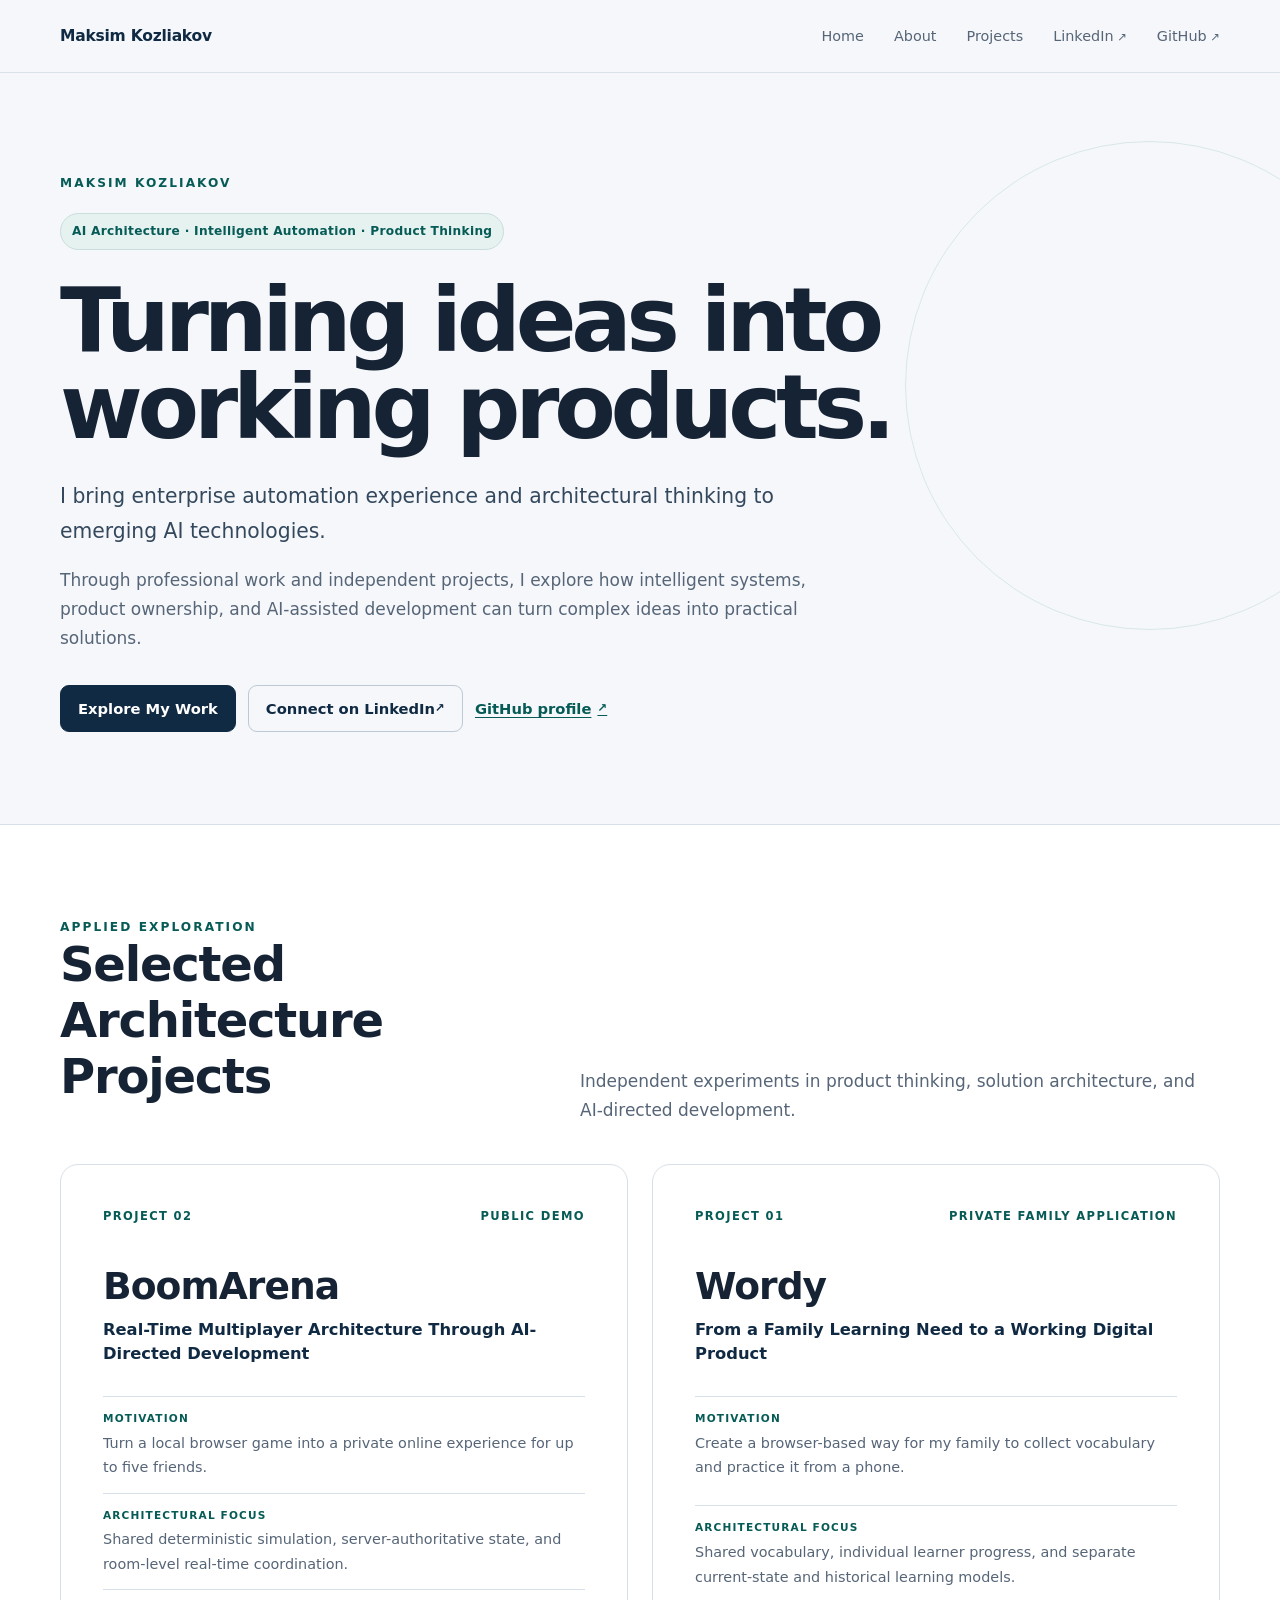
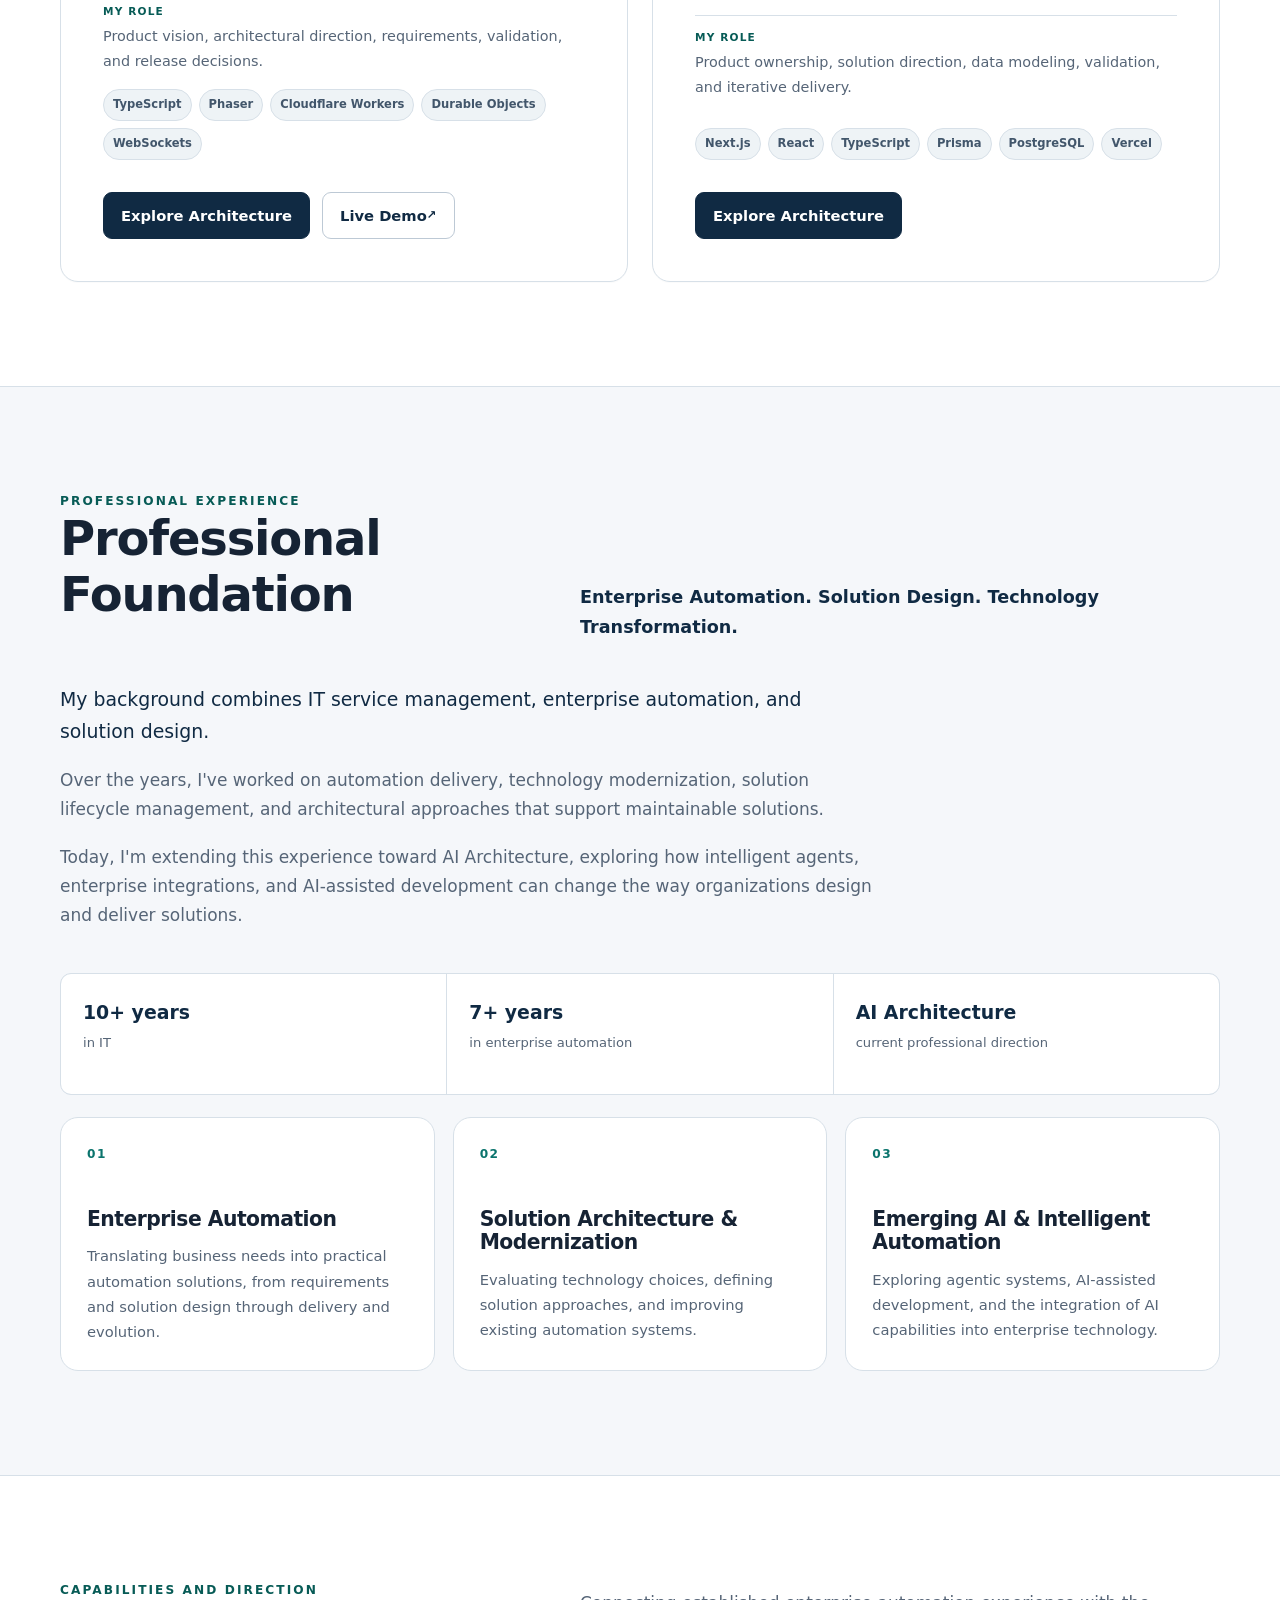
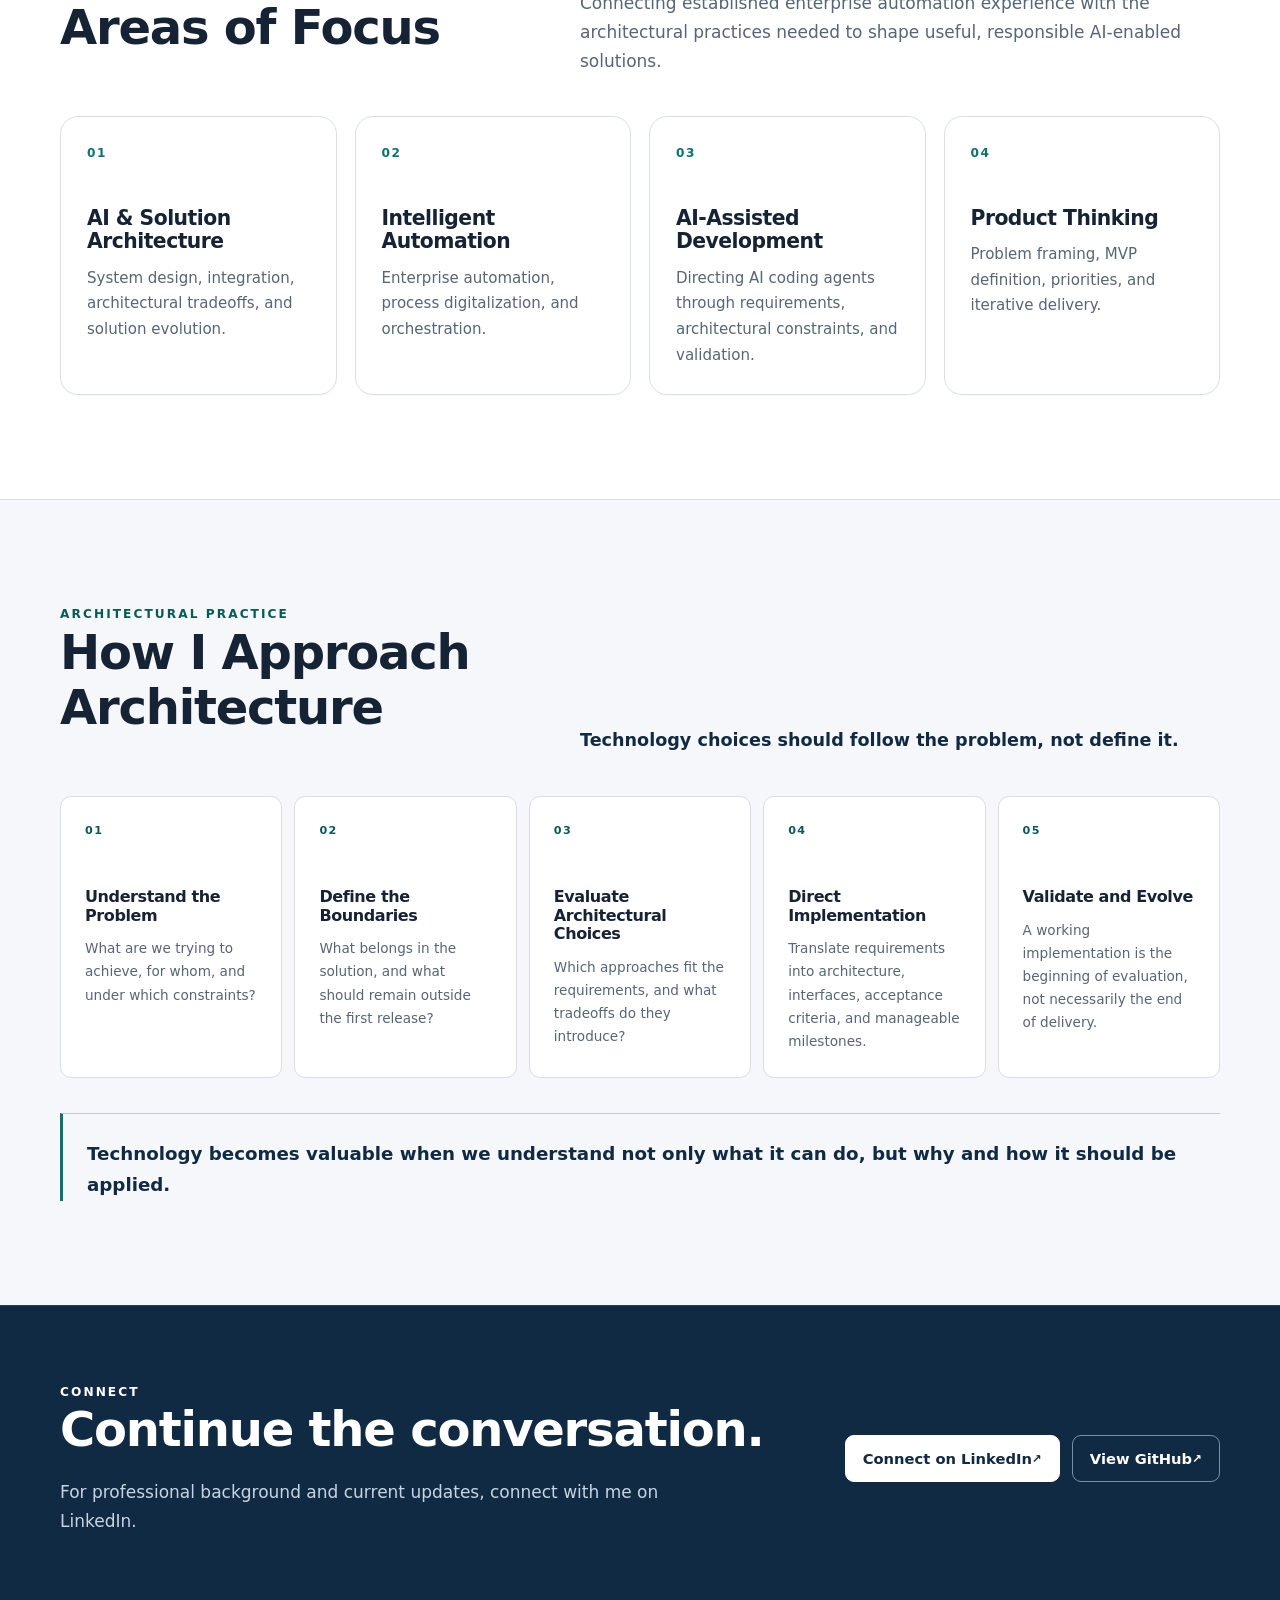
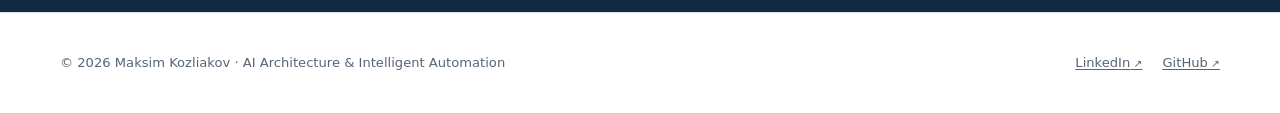
==== commit dd24f790: "feat: improve professional positioning and architecture evidence" ====
--- a/site/index.html
+++ b/site/index.html
@@ -3,15 +3,22 @@
 <head>
   <meta charset="utf-8">
   <meta name="viewport" content="width=device-width, initial-scale=1">
-  <meta name="description" content="Explore the professional background and independent architecture projects of Maksim Kozliakov, an intelligent automation specialist focused on AI Architecture, solution design, and AI-assisted product development.">
+  <meta name="description" content="Explore the professional background and independent architecture projects of Maksim Kozliakov, an intelligent automation specialist focused on AI Architecture and solution design.">
   <meta name="theme-color" content="#f5f7fa">
   <link rel="canonical" href="https://kmsspb.github.io/">
   <meta property="og:type" content="website">
   <meta property="og:site_name" content="Maksim Kozliakov">
   <meta property="og:title" content="Maksim Kozliakov | AI Architecture &amp; Intelligent Automation">
-  <meta property="og:description" content="Professional experience in intelligent automation, solution design, and independent AI-directed architecture projects.">
+  <meta property="og:description" content="Enterprise automation experience, architectural thinking, and practical exploration of emerging AI technologies.">
   <meta property="og:url" content="https://kmsspb.github.io/">
-  <meta name="twitter:card" content="summary">
+  <meta property="og:image" content="https://kmsspb.github.io/assets/images/og-home.png">
+  <meta property="og:image:width" content="1200">
+  <meta property="og:image:height" content="630">
+  <meta property="og:image:alt" content="Maksim Kozliakov — AI Architecture and Intelligent Automation. Turning ideas into working products.">
+  <meta name="twitter:card" content="summary_large_image">
+  <meta name="twitter:title" content="Maksim Kozliakov | AI Architecture &amp; Intelligent Automation">
+  <meta name="twitter:description" content="Enterprise automation experience, architectural thinking, and practical exploration of emerging AI technologies.">
+  <meta name="twitter:image" content="https://kmsspb.github.io/assets/images/og-home.png">
   <title>Maksim Kozliakov | AI Architecture &amp; Intelligent Automation</title>
   <link rel="stylesheet" href="assets/style.css">
 </head>
@@ -29,58 +36,24 @@
       </ul>
     </nav>
   </header>
+
   <main id="content">
     <section class="hero wrap" aria-labelledby="hero-title">
       <div class="hero-copy">
         <p class="eyebrow">Maksim Kozliakov</p>
         <p class="professional-focus">AI Architecture · Intelligent Automation · Product Thinking</p>
         <h1 id="hero-title">Turning ideas into working products.</h1>
-        <p class="lead">I work at the intersection of intelligent automation, solution architecture, and AI-assisted software delivery.</p>
-        <div class="supporting-copy">
-          <p>My background is in enterprise automation and technology-driven process improvement. I'm expanding my focus toward AI Architecture, exploring how intelligent systems and AI coding agents can transform the way we design and deliver solutions.</p>
-          <p>Alongside my professional work, I build independent products to challenge my architectural thinking, explore emerging technologies, and turn curiosity into practical experience.</p>
-        </div>
+        <p class="lead">I bring enterprise automation experience and architectural thinking to emerging AI technologies.</p>
+        <p class="hero-summary">Through professional work and independent projects, I explore how intelligent systems, product ownership, and AI-assisted development can turn complex ideas into practical solutions.</p>
         <div class="hero-actions">
-          <a class="button primary" href="#projects">Explore My Projects</a>
+          <a class="button primary" href="#projects">Explore My Work</a>
           <a class="button external" href="https://www.linkedin.com/in/maksim-kozliakov/" target="_blank" rel="noopener noreferrer">Connect on LinkedIn</a>
           <a class="text-link external" href="https://github.com/kmsspb" target="_blank" rel="noopener noreferrer">GitHub profile</a>
         </div>
       </div>
-      <aside class="hero-aside" aria-label="Professional profile summary">
-        <div class="signal"><span>Foundation</span><strong>10+ years in IT and enterprise automation</strong></div>
-        <div class="signal"><span>Direction</span><strong>AI and Solution Architecture</strong></div>
-        <div class="signal"><span>Practice</span><strong>Product ownership and AI-directed delivery</strong></div>
-      </aside>
     </section>
-    <section class="section section-alt" id="about" aria-labelledby="about-title">
-      <div class="wrap about-layout">
-        <div class="about-intro">
-          <p class="eyebrow">Professional foundation</p>
-          <h2 id="about-title">About Me</h2>
-          <p class="lead">I'm an intelligent automation specialist with more than ten years of experience in IT and extensive experience designing and delivering enterprise automation solutions.</p>
-        </div>
-        <div class="about-copy">
-          <p>My professional journey has taken me from IT service management through process automation and solution design to exploring how AI can extend the capabilities of traditional automation.</p>
-          <p>I'm particularly interested in the intersection of AI Architecture, intelligent automation, and product thinking: understanding business problems, designing appropriate solutions, evaluating architectural tradeoffs, and translating requirements into practical outcomes.</p>
-          <p>Outside my professional work, I develop independent projects as a way to explore emerging technologies and challenge my architectural thinking. Wordy and BoomArena are two examples of this approach.</p>
-          <p>Both were developed through AI-assisted implementation, with my contribution focused on product vision, architectural direction, requirements, validation, and iterative delivery.</p>
-          <blockquote class="principle">I believe technology becomes valuable when we understand not only what it can do, but why and how it should be applied.</blockquote>
-        </div>
-      </div>
-    </section>
-    <section class="section wrap" id="focus" aria-labelledby="focus-title">
-      <div class="section-heading">
-        <div><p class="eyebrow">Capabilities and direction</p><h2 id="focus-title">Areas of Focus</h2></div>
-        <p>Connecting established enterprise automation experience with the architectural practices needed to shape useful, responsible AI-enabled solutions.</p>
-      </div>
-      <div class="focus-grid">
-        <article class="focus-card"><span class="focus-number">01</span><h3>AI &amp; Solution Architecture</h3><p>System design, integration, architectural tradeoffs, and solution evolution.</p></article>
-        <article class="focus-card"><span class="focus-number">02</span><h3>Intelligent Automation</h3><p>Enterprise automation, process digitalization, and orchestration.</p></article>
-        <article class="focus-card"><span class="focus-number">03</span><h3>AI-Assisted Development</h3><p>Directing AI coding agents through requirements, architectural constraints, and validation.</p></article>
-        <article class="focus-card"><span class="focus-number">04</span><h3>Product Thinking</h3><p>Problem framing, MVP definition, priorities, and iterative delivery.</p></article>
-      </div>
-    </section>
-    <section class="section section-alt" id="projects" aria-labelledby="projects-title">
+
+    <section class="section section-alt projects-section" id="projects" aria-labelledby="projects-title">
       <div class="wrap">
         <div class="section-heading">
           <div><p class="eyebrow">Applied exploration</p><h2 id="projects-title">Selected Architecture Projects</h2></div>
@@ -88,11 +61,17 @@
         </div>
         <div class="project-grid">
           <article class="project-card">
-            <div class="project-order"><span>Project 02</span><span>Interactive demo available</span></div>
+            <div class="project-order"><span>Project 02</span><span>Public demo</span></div>
+            <template id="boomarena-home-screenshot">
+              <figure class="project-media"><img src="assets/images/boomarena-gameplay.webp" width="1600" height="900" alt="BoomArena multiplayer match with players, bombs, and explosions in the arena."></figure>
+            </template>
             <h3>BoomArena</h3>
             <p class="project-subtitle">Real-Time Multiplayer Architecture Through AI-Directed Development</p>
-            <p>An independent experiment in directing AI-assisted product delivery through architectural decisions, clear requirements, iterative development, and validation.</p>
-            <p>The project evolved from a local browser game into a real-time multiplayer application supporting private online rooms for up to five friends.</p>
+            <div class="project-facts">
+              <div><span>Motivation</span><p>Turn a local browser game into a private online experience for up to five friends.</p></div>
+              <div><span>Architectural focus</span><p>Shared deterministic simulation, server-authoritative state, and room-level real-time coordination.</p></div>
+              <div><span>My role</span><p>Product vision, architectural direction, requirements, validation, and release decisions.</p></div>
+            </div>
             <ul class="tags" aria-label="BoomArena technologies"><li>TypeScript</li><li>Phaser</li><li>Cloudflare Workers</li><li>Durable Objects</li><li>WebSockets</li></ul>
             <div class="card-actions">
               <a class="button primary" href="projects/boomarena.html">Explore Architecture</a>
@@ -100,18 +79,94 @@
             </div>
           </article>
           <article class="project-card">
-            <div class="project-order"><span>Project 01</span><span>First personal project</span></div>
+            <div class="project-order"><span>Project 01</span><span>Private family application</span></div>
+            <template id="wordy-home-screenshot">
+              <figure class="project-media"><img src="assets/images/wordy-learning.webp" width="1600" height="900" alt="Sanitized Wordy vocabulary learning interface with no personal learner data."></figure>
+            </template>
             <h3>Wordy</h3>
             <p class="project-subtitle">From a Family Learning Need to a Working Digital Product</p>
-            <p>My first independent AI-assisted product development experiment.</p>
-            <p>Wordy started from learning new languages with my kids and evolved into a web-based learning application with shared vocabulary decks, individual learning progress, and multiple learning modes.</p>
+            <div class="project-facts">
+              <div><span>Motivation</span><p>Create a browser-based way for my family to collect vocabulary and practice it from a phone.</p></div>
+              <div><span>Architectural focus</span><p>Shared vocabulary, individual learner progress, and separate current-state and historical learning models.</p></div>
+              <div><span>My role</span><p>Product ownership, solution direction, data modeling, validation, and iterative delivery.</p></div>
+            </div>
             <ul class="tags" aria-label="Wordy technologies"><li>Next.js</li><li>React</li><li>TypeScript</li><li>Prisma</li><li>PostgreSQL</li><li>Vercel</li></ul>
             <div class="card-actions"><a class="button primary" href="projects/wordy.html">Explore Architecture</a></div>
           </article>
         </div>
       </div>
     </section>
+
+    <section class="section" id="about" aria-labelledby="foundation-title">
+      <div class="wrap">
+        <div class="section-heading foundation-heading">
+          <div>
+            <p class="eyebrow">Professional experience</p>
+            <h2 id="foundation-title">Professional Foundation</h2>
+          </div>
+          <p class="section-subtitle">Enterprise Automation. Solution Design. Technology Transformation.</p>
+        </div>
+        <div class="foundation-copy">
+          <p>My background combines IT service management, enterprise automation, and solution design.</p>
+          <p>Over the years, I've worked on automation delivery, technology modernization, solution lifecycle management, and architectural approaches that support maintainable solutions.</p>
+          <p>Today, I'm extending this experience toward AI Architecture, exploring how intelligent agents, enterprise integrations, and AI-assisted development can change the way organizations design and deliver solutions.</p>
+        </div>
+        <div class="experience-strip" aria-label="Professional experience indicators">
+          <div><strong>10+ years</strong><span>in IT</span></div>
+          <div><strong>7+ years</strong><span>in enterprise automation</span></div>
+          <div><strong>AI Architecture</strong><span>current professional direction</span></div>
+        </div>
+        <div class="foundation-grid">
+          <article class="foundation-card"><span class="focus-number">01</span><h3>Enterprise Automation</h3><p>Translating business needs into practical automation solutions, from requirements and solution design through delivery and evolution.</p></article>
+          <article class="foundation-card"><span class="focus-number">02</span><h3>Solution Architecture &amp; Modernization</h3><p>Evaluating technology choices, defining solution approaches, and improving existing automation systems.</p></article>
+          <article class="foundation-card"><span class="focus-number">03</span><h3>Emerging AI &amp; Intelligent Automation</h3><p>Exploring agentic systems, AI-assisted development, and the integration of AI capabilities into enterprise technology.</p></article>
+        </div>
+      </div>
+    </section>
+
+    <section class="section section-alt" id="focus" aria-labelledby="focus-title">
+      <div class="wrap">
+        <div class="section-heading">
+          <div><p class="eyebrow">Capabilities and direction</p><h2 id="focus-title">Areas of Focus</h2></div>
+          <p>Connecting established enterprise automation experience with the architectural practices needed to shape useful, responsible AI-enabled solutions.</p>
+        </div>
+        <div class="focus-grid">
+          <article class="focus-card"><span class="focus-number">01</span><h3>AI &amp; Solution Architecture</h3><p>System design, integration, architectural tradeoffs, and solution evolution.</p></article>
+          <article class="focus-card"><span class="focus-number">02</span><h3>Intelligent Automation</h3><p>Enterprise automation, process digitalization, and orchestration.</p></article>
+          <article class="focus-card"><span class="focus-number">03</span><h3>AI-Assisted Development</h3><p>Directing AI coding agents through requirements, architectural constraints, and validation.</p></article>
+          <article class="focus-card"><span class="focus-number">04</span><h3>Product Thinking</h3><p>Problem framing, MVP definition, priorities, and iterative delivery.</p></article>
+        </div>
+      </div>
+    </section>
+
+    <section class="section" id="approach" aria-labelledby="approach-title">
+      <div class="wrap">
+        <div class="section-heading">
+          <div><p class="eyebrow">Architectural practice</p><h2 id="approach-title">How I Approach Architecture</h2></div>
+          <p class="section-subtitle">Technology choices should follow the problem, not define it.</p>
+        </div>
+        <ol class="approach-grid">
+          <li><span>01</span><h3>Understand the Problem</h3><p>What are we trying to achieve, for whom, and under which constraints?</p></li>
+          <li><span>02</span><h3>Define the Boundaries</h3><p>What belongs in the solution, and what should remain outside the first release?</p></li>
+          <li><span>03</span><h3>Evaluate Architectural Choices</h3><p>Which approaches fit the requirements, and what tradeoffs do they introduce?</p></li>
+          <li><span>04</span><h3>Direct Implementation</h3><p>Translate requirements into architecture, interfaces, acceptance criteria, and manageable milestones.</p></li>
+          <li><span>05</span><h3>Validate and Evolve</h3><p>A working implementation is the beginning of evaluation, not necessarily the end of delivery.</p></li>
+        </ol>
+        <blockquote class="principle">Technology becomes valuable when we understand not only what it can do, but why and how it should be applied.</blockquote>
+      </div>
+    </section>
+
+    <section class="section compact connect-section" id="connect" aria-labelledby="connect-title">
+      <div class="wrap connect-inner">
+        <div><p class="eyebrow">Connect</p><h2 id="connect-title">Continue the conversation.</h2><p>For professional background and current updates, connect with me on LinkedIn.</p></div>
+        <div class="page-actions">
+          <a class="button primary external" href="https://www.linkedin.com/in/maksim-kozliakov/" target="_blank" rel="noopener noreferrer">Connect on LinkedIn</a>
+          <a class="button external" href="https://github.com/kmsspb" target="_blank" rel="noopener noreferrer">View GitHub</a>
+        </div>
+      </div>
+    </section>
   </main>
+
   <footer class="site-footer">
     <div class="footer-inner wrap">
       <p>© 2026 Maksim Kozliakov · AI Architecture &amp; Intelligent Automation</p>
--- a/site/assets/style.css
+++ b/site/assets/style.css
@@ -54,13 +54,14 @@
 .nav-links a:hover, .nav-links a[aria-current="page"] { color: var(--accent-strong); }
 .external::after { content: " \2197"; font-size: .8em; }
 main { overflow: hidden; }
-.hero { position: relative; display: grid; grid-template-columns: minmax(0,1.55fr) minmax(260px,.65fr); gap: clamp(50px,8vw,110px); align-items: center; min-height: calc(100vh - 72px); padding-block: 88px; }
-.hero::before { position: absolute; z-index: -1; top: 10%; right: -22%; width: 58%; aspect-ratio: 1; border: 1px solid rgba(11,116,109,.13); border-radius: 50%; content: ""; }
-.hero-copy { min-width: 0; }
+.hero { position: relative; min-height: auto; padding-block: 100px 92px; }
+.hero::before { position: absolute; z-index: -1; top: 9%; right: -15%; width: 42%; aspect-ratio: 1; border: 1px solid rgba(11,116,109,.12); border-radius: 50%; content: ""; }
+.hero-copy { min-width: 0; max-width: 930px; }
 .eyebrow { margin: 0 0 1.2rem; color: var(--accent-strong); font-size: .76rem; font-weight: 800; letter-spacing: .17em; text-transform: uppercase; }
 .professional-focus { display: inline-flex; max-width: 100%; margin: 0 0 1.7rem; padding: 7px 11px; border: 1px solid #c9dedb; border-radius: 999px; background: var(--accent-soft); color: var(--accent-strong); font-size: .76rem; font-weight: 720; letter-spacing: .025em; white-space: normal; }
 .hero-copy .lead { max-width: 760px; margin: 1.7rem 0 0; color: #34485d; font-size: clamp(1.12rem,2vw,1.27rem); line-height: 1.68; }
 .hero-copy .supporting-copy { max-width: 760px; margin-top: 1.25rem; }
+.hero-summary { max-width: 760px; margin-top: 1.15rem; }
 .hero-actions, .card-actions, .page-actions { display: flex; flex-wrap: wrap; gap: 12px; align-items: center; margin-top: 2rem; }
 .button { display: inline-flex; min-height: 46px; align-items: center; justify-content: center; padding: 10px 17px; border: 1px solid var(--line-strong); border-radius: 9px; background: transparent; color: var(--navy); font-size: .92rem; font-weight: 720; text-decoration: none; transition: background 160ms ease,border-color 160ms ease,color 160ms ease,transform 160ms ease; }
 .button:hover { border-color: var(--accent); color: var(--accent-strong); transform: translateY(-1px); }
@@ -77,6 +78,7 @@
 .section-alt { border-block: 1px solid var(--line); background: var(--surface); }
 .section-heading { display: grid; grid-template-columns: minmax(0,.75fr) minmax(280px,1fr); gap: 40px; align-items: end; margin-bottom: 40px; }
 .section-heading p { max-width: 660px; margin: 0; }
+.section-heading .section-subtitle { color: var(--navy); font-size: 1.1rem; font-weight: 680; }
 .about-layout { display: grid; grid-template-columns: minmax(220px,.72fr) minmax(0,1.35fr); gap: clamp(50px,8vw,100px); align-items: start; }
 .about-intro { position: sticky; top: 115px; }
 .about-intro .lead { color: var(--navy); font-size: 1.32rem; line-height: 1.55; }
@@ -87,6 +89,7 @@
 .focus-card { min-height: 225px; padding: 26px; }
 .focus-number { display: block; margin-bottom: 2.7rem; color: var(--accent); font-size: .76rem; font-weight: 800; letter-spacing: .12em; }
 .focus-card p { margin-bottom: 0; font-size: .94rem; }
+.projects-section { padding-top: 92px; }
 .project-grid { display: grid; grid-template-columns: repeat(2,minmax(0,1fr)); gap: 24px; }
 .project-card { display: flex; flex-direction: column; min-height: 100%; padding: clamp(28px,4vw,42px); transition: border-color 160ms ease,box-shadow 160ms ease,transform 160ms ease; }
 .project-card:hover { border-color: var(--line-strong); box-shadow: var(--shadow); transform: translateY(-3px); }
@@ -94,6 +97,35 @@
 .project-card h3 { margin-bottom: .55rem; font-size: clamp(1.8rem,3vw,2.35rem); }
 .project-subtitle { min-height: 3.2em; color: var(--navy); font-size: 1.02rem; font-weight: 680; line-height: 1.5; }
 .project-card > p:not(.project-subtitle) { flex-grow: 1; }
+.project-facts { display: grid; gap: 13px; flex-grow: 1; margin-top: .4rem; }
+.project-facts div { padding-top: 13px; border-top: 1px solid var(--line); }
+.project-facts span { display: block; margin-bottom: 3px; color: var(--accent-strong); font-size: .66rem; font-weight: 800; letter-spacing: .11em; text-transform: uppercase; }
+.project-facts p { margin: 0; font-size: .9rem; }
+.project-media, .case-media { overflow: hidden; margin: 0 0 26px; border: 1px solid var(--line); border-radius: 12px; background: var(--surface-soft); aspect-ratio: 16/9; }
+.project-media img, .case-media img { display: block; width: 100%; height: 100%; object-fit: cover; }
+.case-media { margin-top: 2rem; border-radius: var(--radius); }
+.foundation-copy { max-width: 820px; }
+.foundation-copy p:first-child { color: var(--navy); font-size: 1.18rem; }
+.experience-strip { display: grid; grid-template-columns: repeat(3,minmax(0,1fr)); gap: 1px; margin: 2.7rem 0 1.4rem; overflow: hidden; border: 1px solid var(--line); border-radius: var(--radius-small); background: var(--line); }
+.experience-strip div { min-height: 120px; padding: 22px; background: var(--surface); }
+.experience-strip strong, .experience-strip span { display: block; }
+.experience-strip strong { color: var(--navy); font-size: 1.18rem; }
+.experience-strip span { margin-top: .25rem; color: var(--muted); font-size: .82rem; }
+.foundation-grid { display: grid; grid-template-columns: repeat(3,minmax(0,1fr)); gap: 18px; }
+.foundation-card { padding: 26px; border: 1px solid var(--line); border-radius: var(--radius); background: var(--surface); }
+.foundation-card p { margin: 0; font-size: .92rem; }
+.approach-grid { display: grid; grid-template-columns: repeat(5,minmax(0,1fr)); gap: 12px; margin: 0; padding: 0; list-style: none; counter-reset: none; }
+.approach-grid li, .approach-grid li + li { min-height: 250px; margin: 0; padding: 24px; border: 1px solid var(--line); border-radius: var(--radius-small); background: var(--surface); }
+.approach-grid li > span { display: block; margin-bottom: 3rem; color: var(--accent-strong); font-size: .7rem; font-weight: 800; letter-spacing: .12em; }
+.approach-grid h3 { font-size: 1rem; }
+.approach-grid p { margin: 0; font-size: .85rem; }
+.connect-section { border-top: 1px solid #25425d; background: var(--navy); }
+.connect-inner { display: flex; align-items: center; justify-content: space-between; gap: 48px; }
+.connect-inner h2, .connect-inner .eyebrow { color: #fff; }
+.connect-inner p { max-width: 650px; margin-bottom: 0; color: #c7d5e3; }
+.connect-inner .page-actions { flex: 0 0 auto; margin-top: 0; }
+.connect-inner .button.primary { border-color: #fff; background: #fff; color: var(--navy); }
+.connect-inner .button { border-color: #7890a7; color: #fff; }
 .tags { display: flex; flex-wrap: wrap; gap: 7px; margin: 1rem 0 0; padding: 0; list-style: none; }
 .tags li, .tags li + li { margin: 0; padding: 5px 9px; border: 1px solid var(--line); border-radius: 999px; background: var(--surface-soft); color: #42566b; font-size: .72rem; font-weight: 700; }
 .card-actions { margin-top: 2rem; }
@@ -111,6 +143,13 @@
 .meta-item { padding: 18px 20px; background: var(--surface); }
 .meta-item span { display: block; margin-bottom: .25rem; color: var(--accent-strong); font-size: .66rem; font-weight: 800; letter-spacing: .12em; text-transform: uppercase; }
 .meta-item strong { font-size: .88rem; line-height: 1.45; }
+.at-a-glance { margin-top: 3rem; }
+.at-a-glance h2 { margin-bottom: 1rem; font-size: 1.35rem; }
+.at-a-glance-grid { display: grid; grid-template-columns: repeat(6,minmax(0,1fr)); gap: 1px; overflow: hidden; border: 1px solid var(--line); border-radius: var(--radius-small); background: var(--line); }
+.glance-item { grid-column: span 2; padding: 18px 20px; background: var(--surface); }
+.glance-item.wide { grid-column: span 3; }
+.glance-item span { display: block; margin-bottom: .3rem; color: var(--accent-strong); font-size: .66rem; font-weight: 800; letter-spacing: .12em; text-transform: uppercase; }
+.glance-item p { margin: 0; font-size: .84rem; line-height: 1.5; }
 .case-layout { display: grid; grid-template-columns: 190px minmax(0,var(--article)); gap: clamp(40px,7vw,90px); align-items: start; padding-bottom: 100px; }
 .case-toc { position: sticky; top: 105px; padding-top: 8px; }
 .case-toc p { margin-bottom: .75rem; color: var(--ink); font-size: .7rem; font-weight: 800; letter-spacing: .13em; text-transform: uppercase; }
@@ -144,6 +183,22 @@
 .diagram-notes { display: grid; grid-template-columns: repeat(2,minmax(0,1fr)); gap: 10px; margin-top: 20px; }
 .diagram-notes p { margin: 0; padding: 10px 12px; border-radius: 8px; background: var(--surface-soft); font-size: .75rem; text-align: center; }
 .architecture-diagram figcaption { margin-top: 18px; color: var(--muted); font-size: .76rem; text-align: center; }
+.data-architecture { margin-top: 2.5rem; }
+.data-architecture h3 { margin-bottom: .6rem; font-size: 1.3rem; }
+.data-model { display: grid; justify-items: center; gap: 8px; margin-top: 1.6rem; }
+.data-model-node { min-width: 190px; padding: 12px 18px; border: 1px solid var(--line-strong); border-radius: 9px; background: var(--surface-soft); color: var(--navy); font-size: .84rem; font-weight: 760; text-align: center; }
+.data-model-node.shared { border-color: #8dbab6; background: var(--accent-soft); }
+.data-model-arrow { color: var(--accent-strong); font-weight: 800; line-height: 1; }
+.data-model-branches { position: relative; display: grid; grid-template-columns: repeat(2,minmax(0,1fr)); gap: 52px; width: min(100%,560px); padding-top: 20px; }
+.data-model-branches::before { position: absolute; top: 8px; right: 25%; left: 25%; border-top: 1px solid var(--accent); content: ""; }
+.data-model-branches .data-model-node { position: relative; min-width: 0; }
+.data-model-branches .data-model-node::before { position: absolute; top: -13px; left: 50%; height: 12px; border-left: 1px solid var(--accent); content: ""; }
+.data-profile { display: grid; justify-items: center; margin-top: 4px; }
+.timeline { display: grid; grid-template-columns: repeat(3,minmax(0,1fr)); gap: 14px; margin: 2rem 0 0; padding: 0; list-style: none; }
+.timeline li, .timeline li + li { position: relative; min-height: 180px; margin: 0; padding: 24px; border: 1px solid var(--line); border-radius: var(--radius-small); background: var(--surface); }
+.timeline-version { display: block; margin-bottom: 2.4rem; color: var(--accent-strong); font-size: .72rem; font-weight: 850; letter-spacing: .12em; text-transform: uppercase; }
+.timeline h3 { font-size: 1rem; }
+.timeline p { margin: 0; font-size: .87rem; }
 .decision-list { display: grid; gap: 20px; margin-top: 2rem; }
 .decision-card { overflow: hidden; border: 1px solid var(--line); border-radius: var(--radius); background: var(--surface); }
 .decision-header { display: flex; align-items: baseline; gap: 18px; padding: 22px 26px; border-bottom: 1px solid var(--line); background: var(--surface-soft); }
@@ -164,11 +219,13 @@
 .error-page h1 { margin-bottom: 1rem; }
 
 @media (max-width: 980px) {
-  .hero { grid-template-columns: 1fr; min-height: auto; }
+  .hero { min-height: auto; }
   .hero-aside { display: grid; grid-template-columns: repeat(3,minmax(0,1fr)); gap: 24px; padding: 24px 0 0; border-top: 1px solid var(--line-strong); border-left: 0; }
   .hero-aside::before { display: none; }
   .signal + .signal { margin: 0; }
   .focus-grid { grid-template-columns: repeat(2,minmax(0,1fr)); }
+  .foundation-grid, .approach-grid, .timeline { grid-template-columns: repeat(2,minmax(0,1fr)); }
+  .foundation-card:last-child { grid-column: 1/-1; }
   .case-layout { grid-template-columns: 1fr; }
   .case-toc { display: none; }
   .case-content { max-width: var(--article); margin-inline: auto; }
@@ -190,7 +247,12 @@
   .section-heading { gap: 10px; }
   .about-intro { position: static; }
   .project-subtitle { min-height: 0; }
-  .project-meta, .scope-grid, .outcome-grid, .diagram-notes { grid-template-columns: 1fr; }
+  .project-meta, .scope-grid, .outcome-grid, .diagram-notes, .experience-strip, .foundation-grid { grid-template-columns: 1fr; }
+  .foundation-card:last-child { grid-column: auto; }
+  .at-a-glance-grid { grid-template-columns: 1fr; }
+  .glance-item, .glance-item.wide { grid-column: auto; }
+  .connect-inner { align-items: flex-start; flex-direction: column; }
+  .connect-inner .page-actions { margin-top: 0; }
   .decision-body { grid-template-columns: 1fr; }
   .decision-field, .decision-field:nth-child(odd) { border-right: 0; }
   .decision-field:last-child { grid-column: auto; }
@@ -206,6 +268,11 @@
   .focus-number { margin-bottom: 1.7rem; }
   .hero-actions .button, .page-actions .button { width: 100%; }
   .project-order { flex-direction: column; gap: 4px; }
+  .approach-grid, .timeline { grid-template-columns: 1fr; }
+  .approach-grid li, .approach-grid li + li, .timeline li, .timeline li + li { min-height: 0; }
+  .approach-grid li > span, .timeline-version { margin-bottom: 1.7rem; }
+  .data-model-branches { gap: 16px; }
+  .data-model-node { min-width: 160px; }
   .diagram-subnodes { flex-direction: column; }
   .decision-header { align-items: flex-start; flex-direction: column; gap: 6px; }
 }
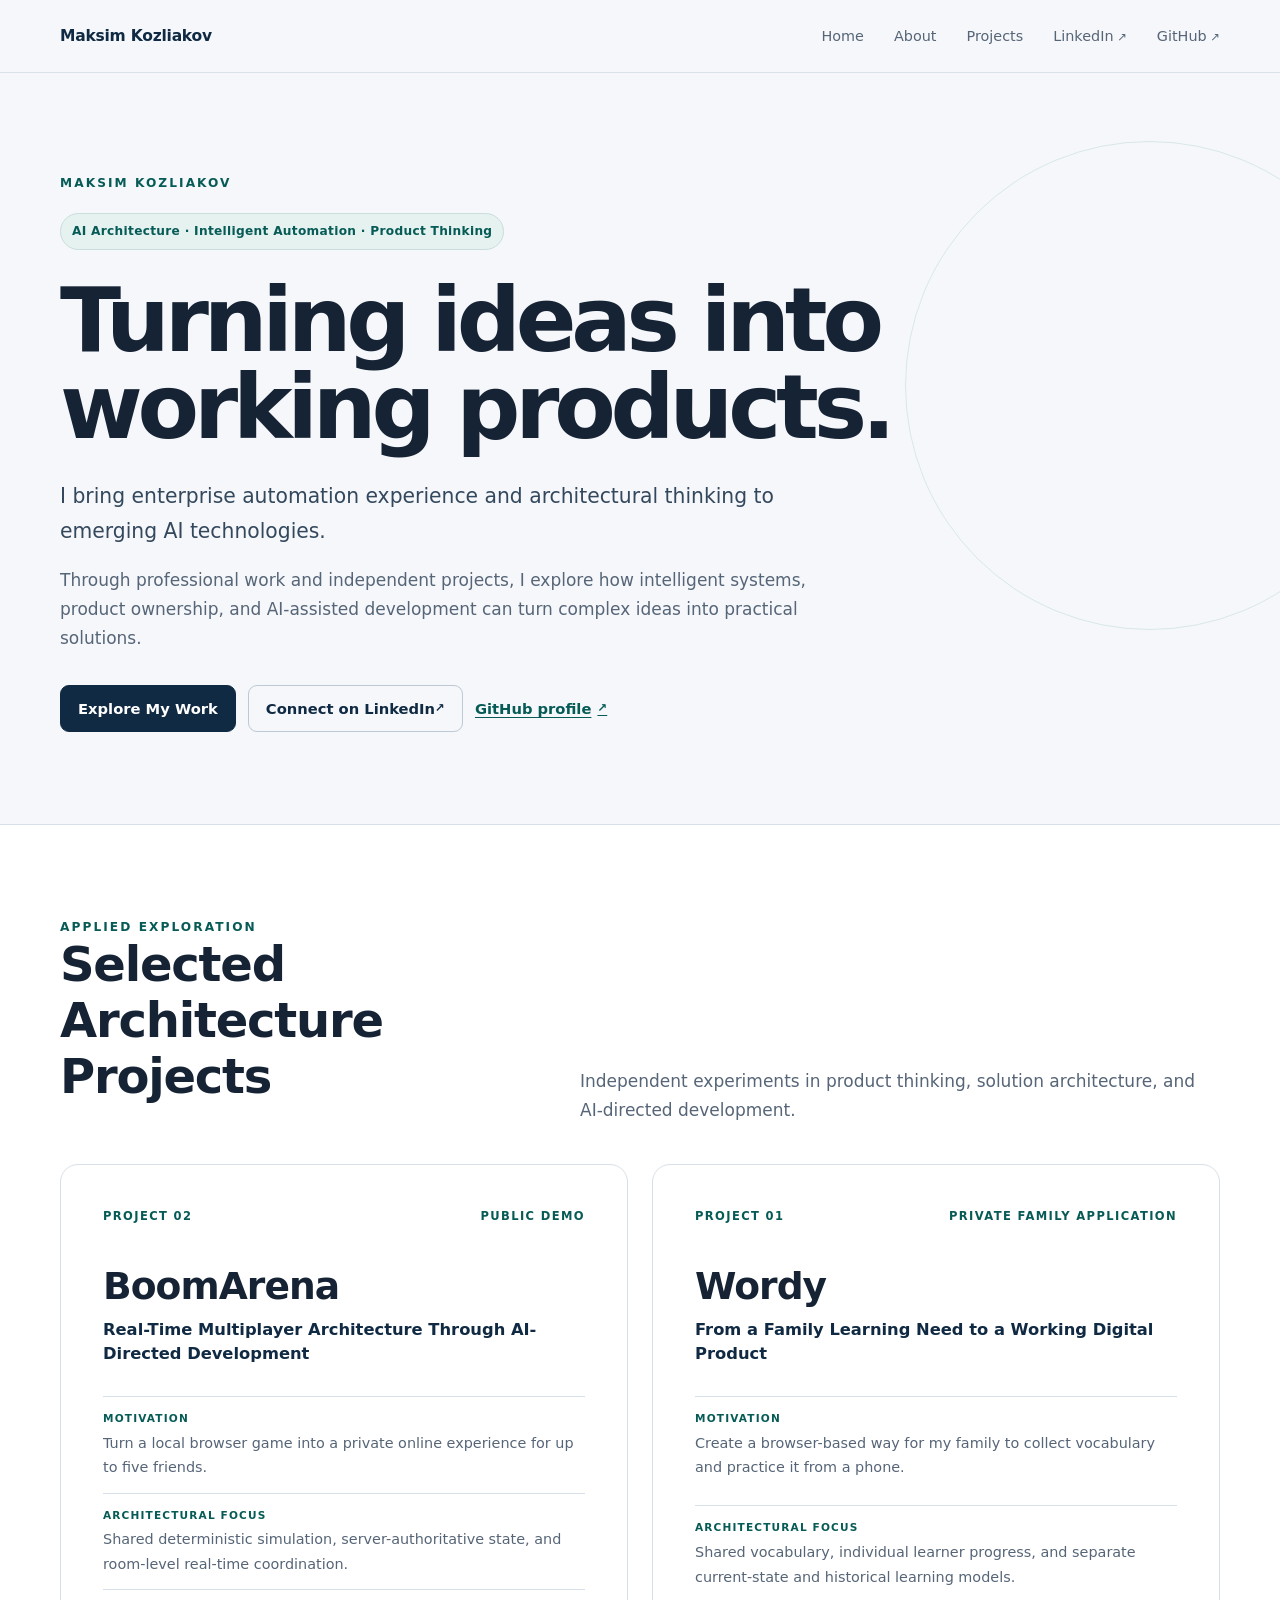
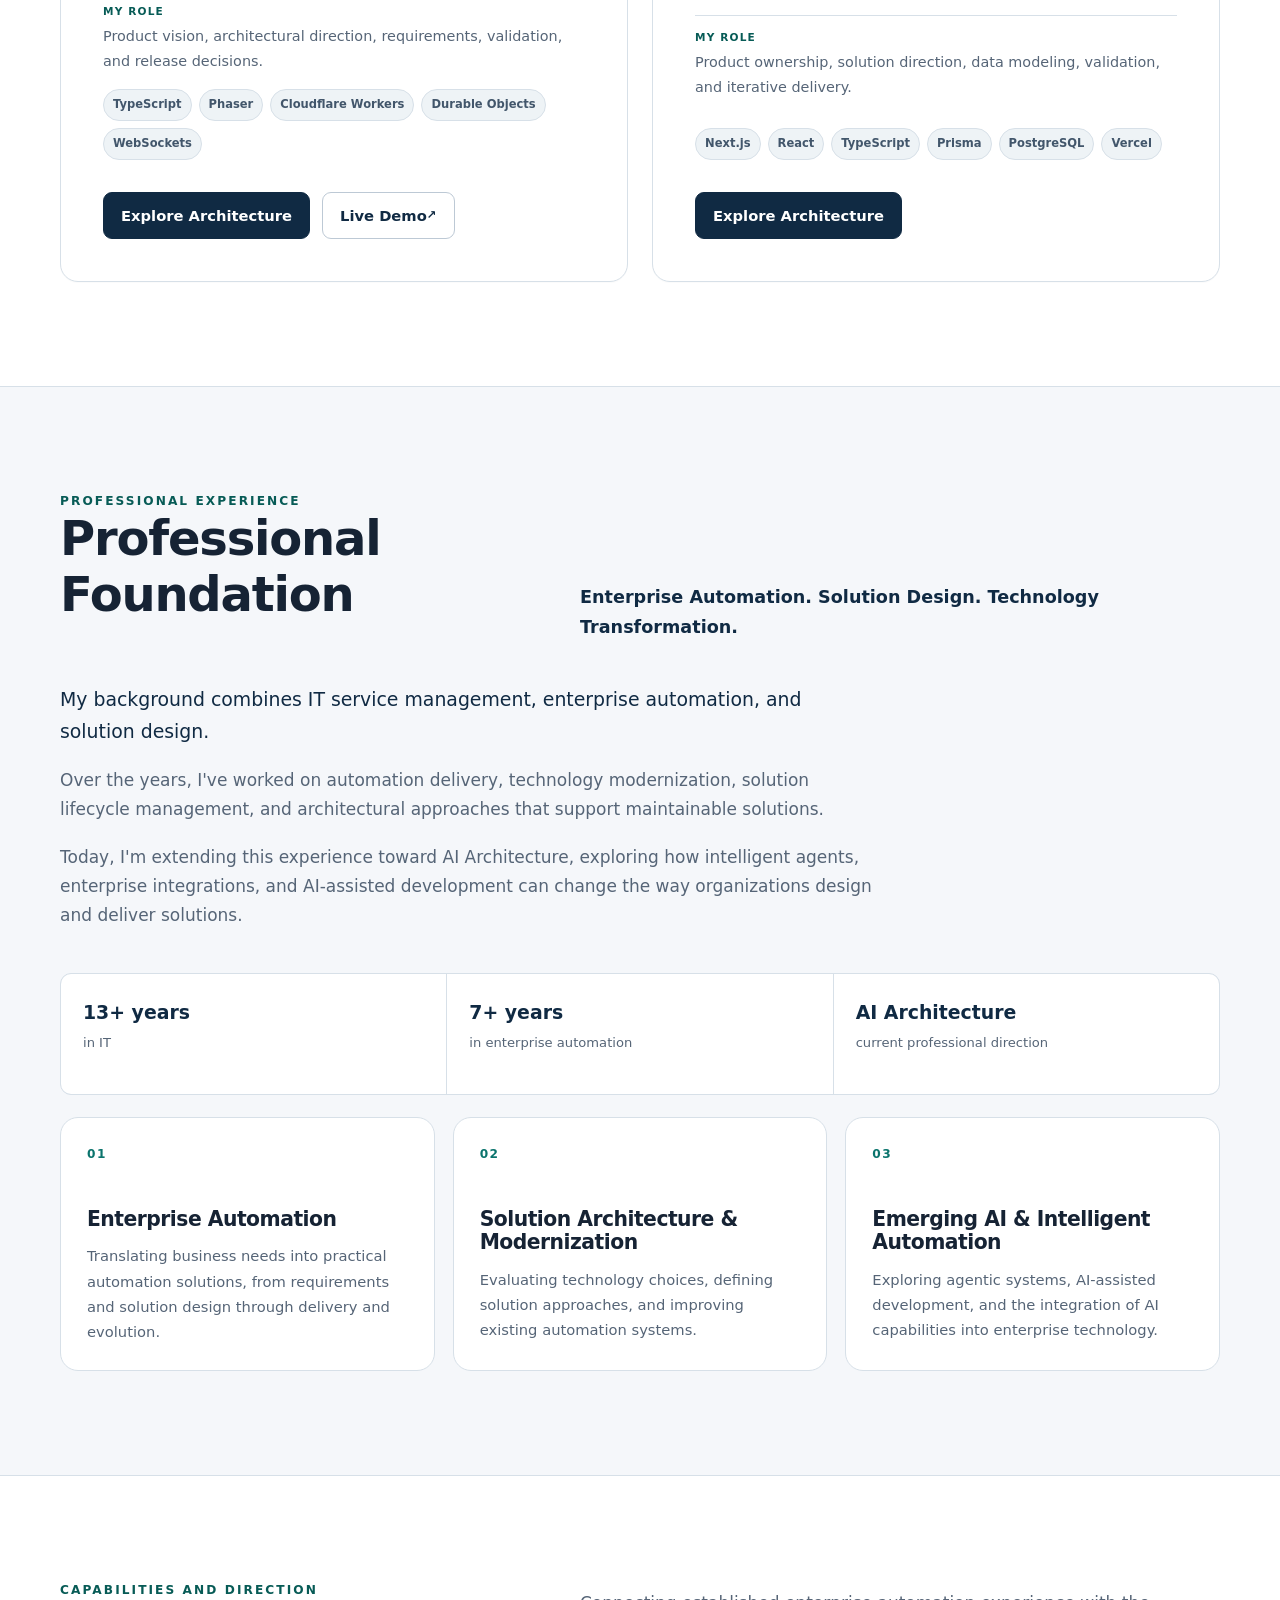
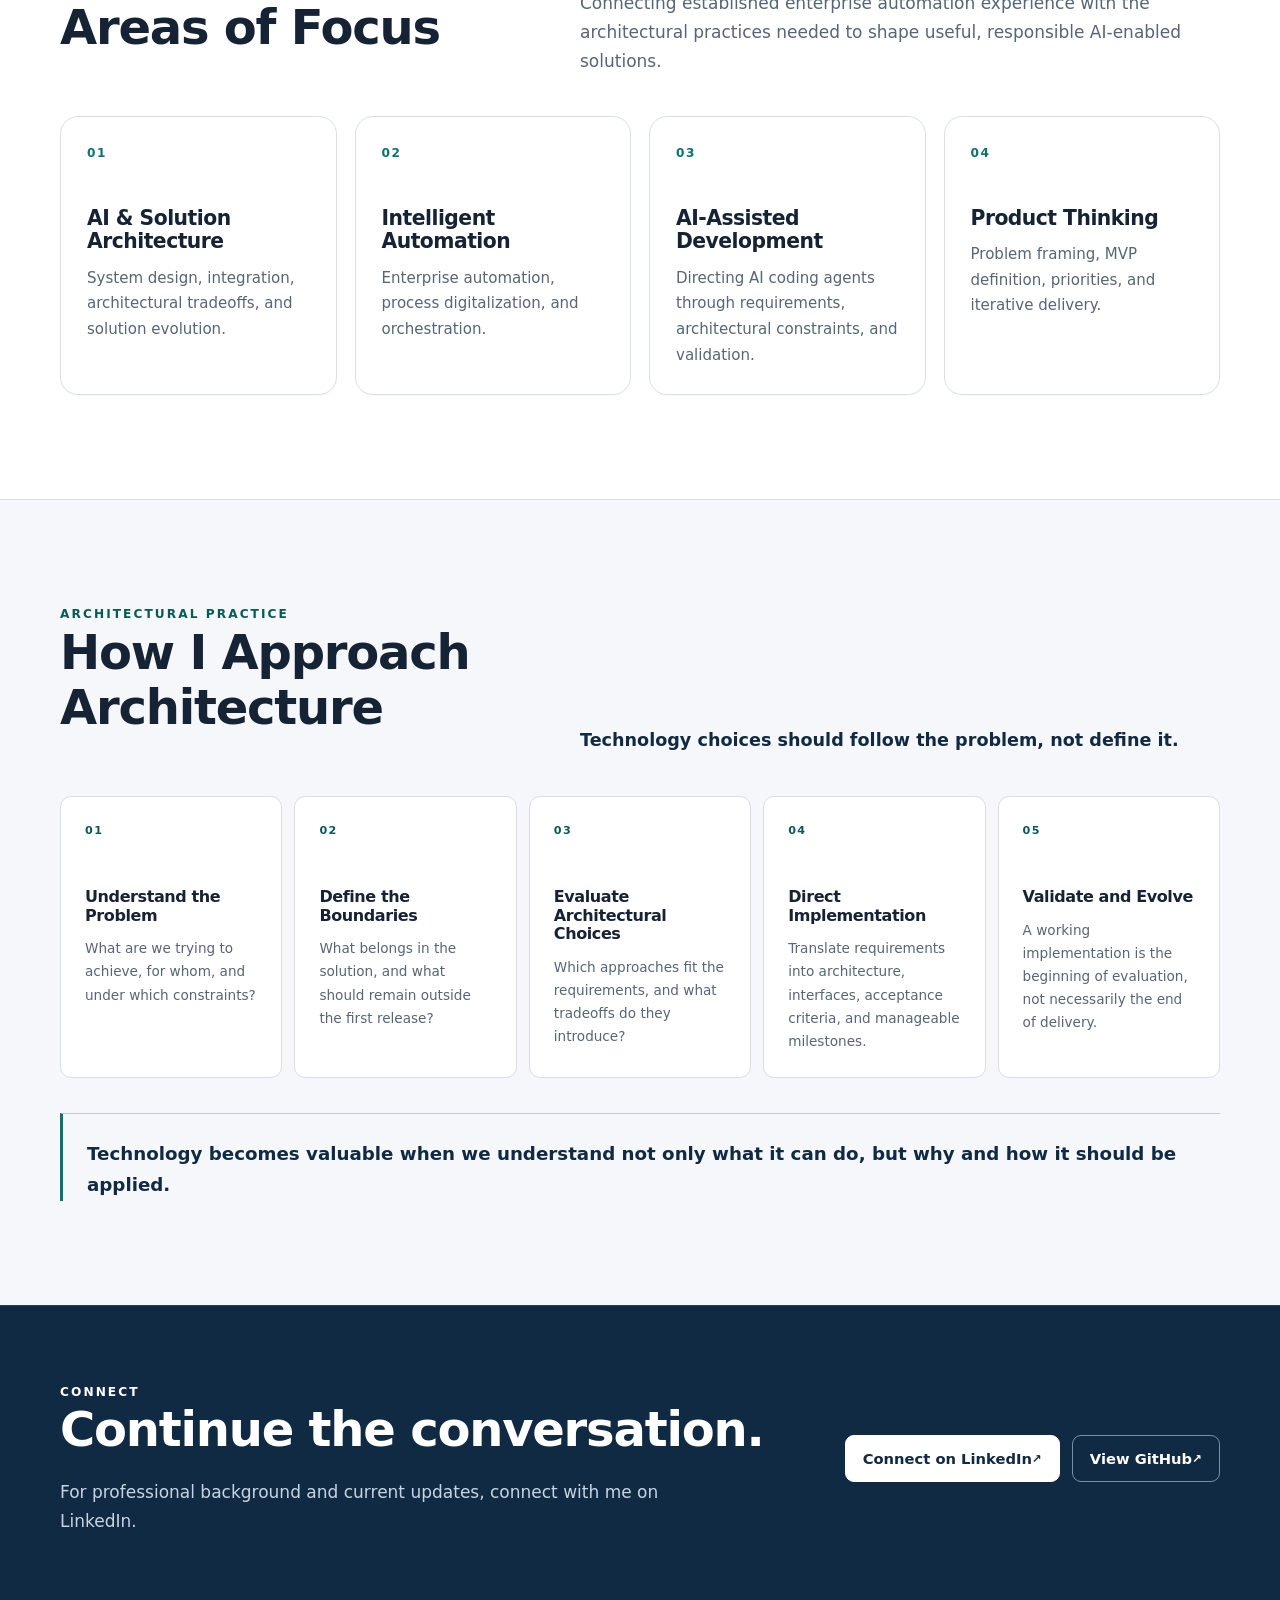
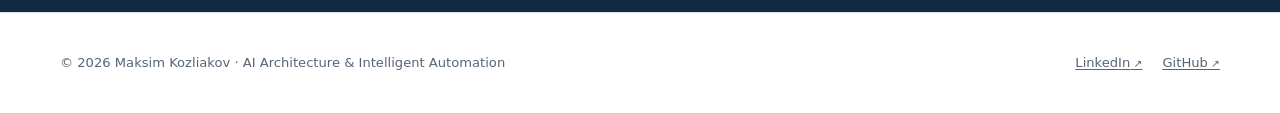
==== commit a7755aa0: "correction" ====
--- a/site/index.html
+++ b/site/index.html
@@ -60,6 +60,8 @@
           <p>Independent experiments in product thinking, solution architecture, and AI-directed development.</p>
         </div>
         <div class="project-grid">
+          <!-- PROJECT CARDS: add copied project-card template below this line.
+               Display order is manual; keep each Project NN chronology label stable. -->
           <article class="project-card">
             <div class="project-order"><span>Project 02</span><span>Public demo</span></div>
             <template id="boomarena-home-screenshot">
@@ -93,6 +95,7 @@
             <ul class="tags" aria-label="Wordy technologies"><li>Next.js</li><li>React</li><li>TypeScript</li><li>Prisma</li><li>PostgreSQL</li><li>Vercel</li></ul>
             <div class="card-actions"><a class="button primary" href="projects/wordy.html">Explore Architecture</a></div>
           </article>
+          <!-- END PROJECT CARDS -->
         </div>
       </div>
     </section>
@@ -112,7 +115,7 @@
           <p>Today, I'm extending this experience toward AI Architecture, exploring how intelligent agents, enterprise integrations, and AI-assisted development can change the way organizations design and deliver solutions.</p>
         </div>
         <div class="experience-strip" aria-label="Professional experience indicators">
-          <div><strong>10+ years</strong><span>in IT</span></div>
+          <div><strong>13+ years</strong><span>in IT</span></div>
           <div><strong>7+ years</strong><span>in enterprise automation</span></div>
           <div><strong>AI Architecture</strong><span>current professional direction</span></div>
         </div>
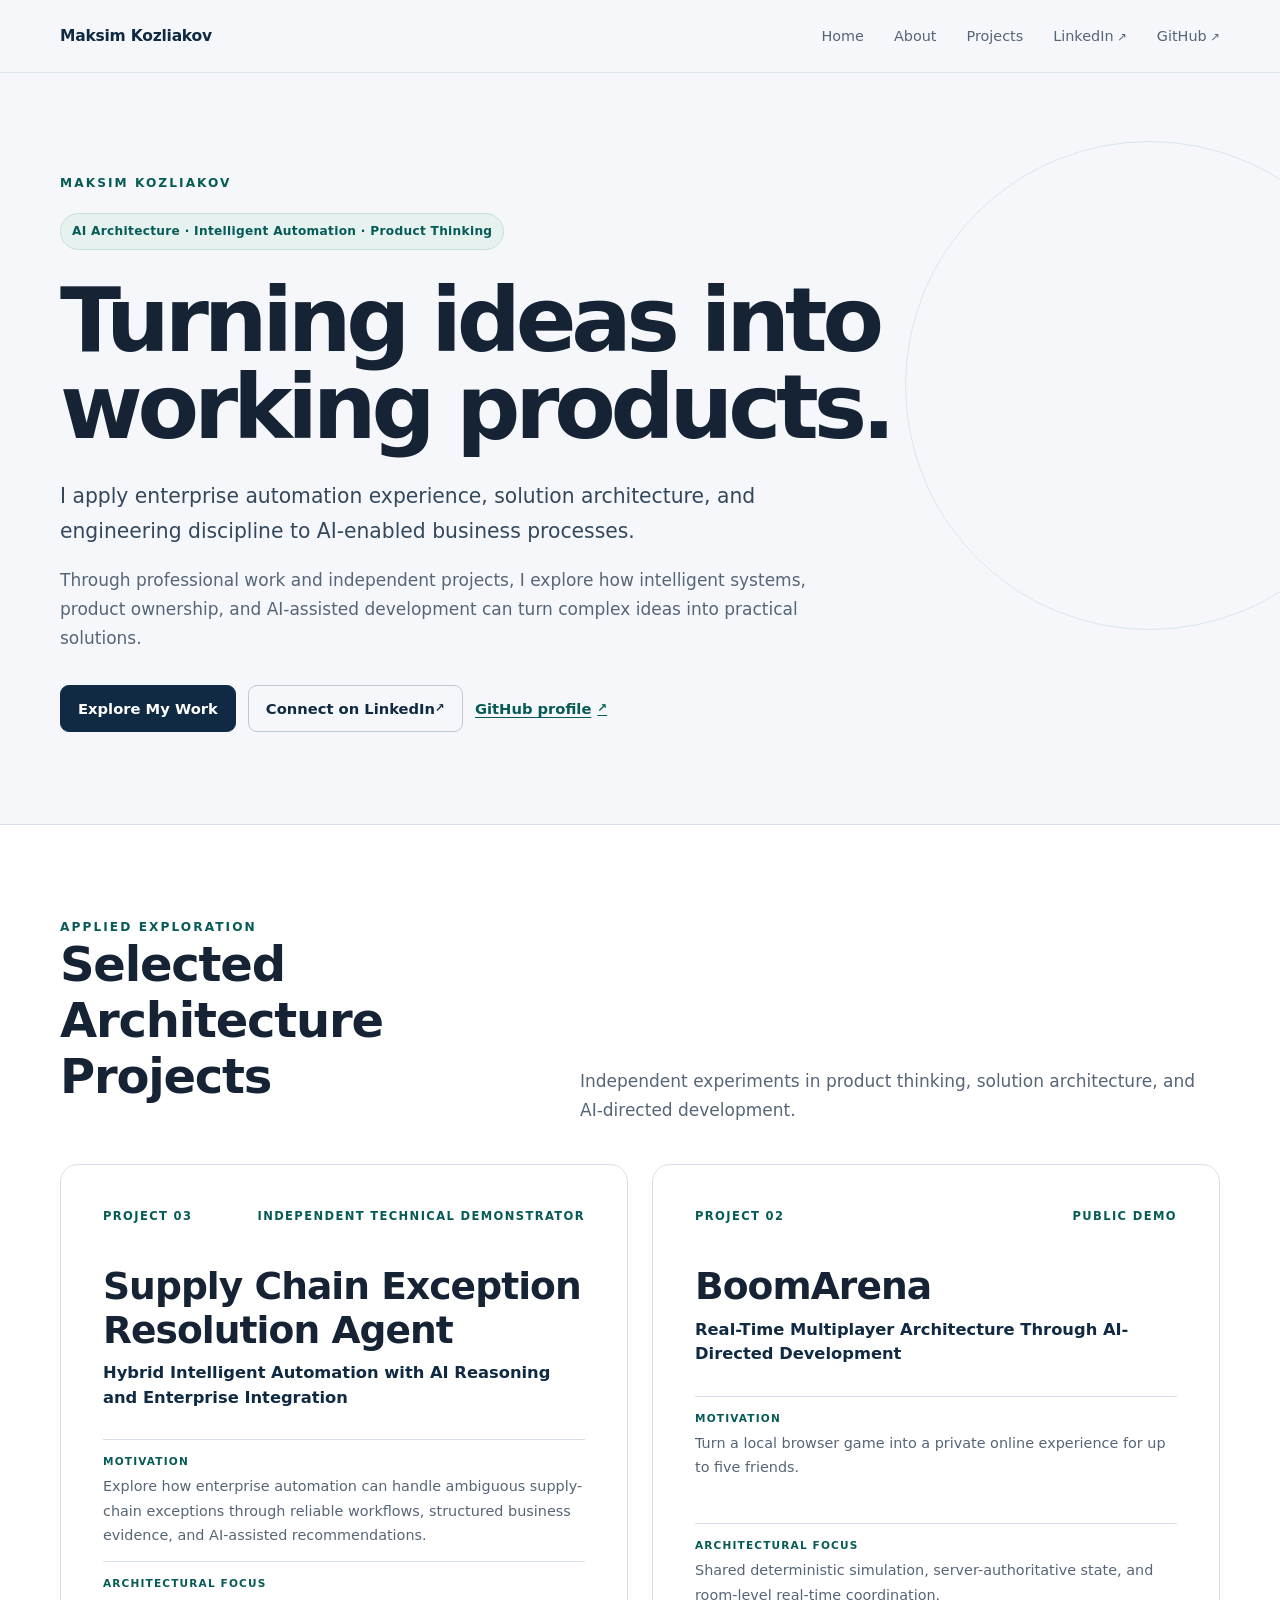
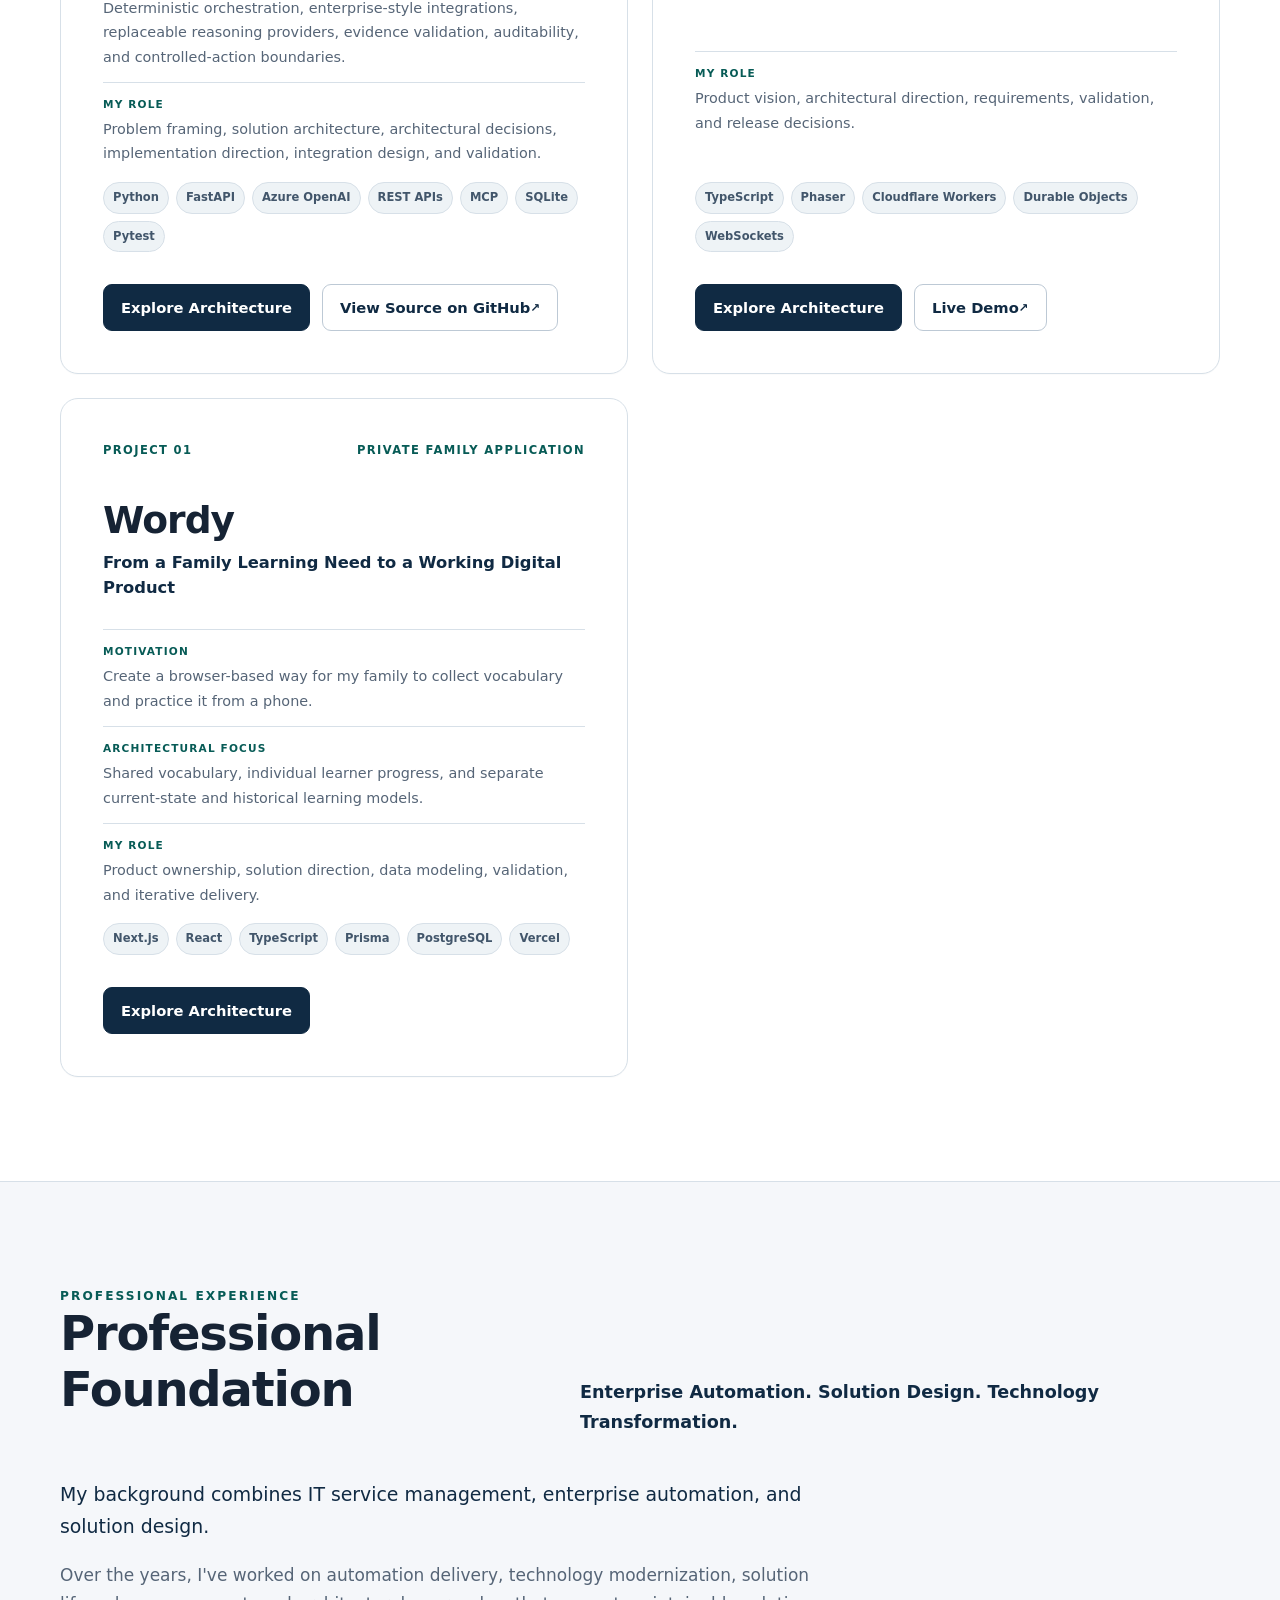
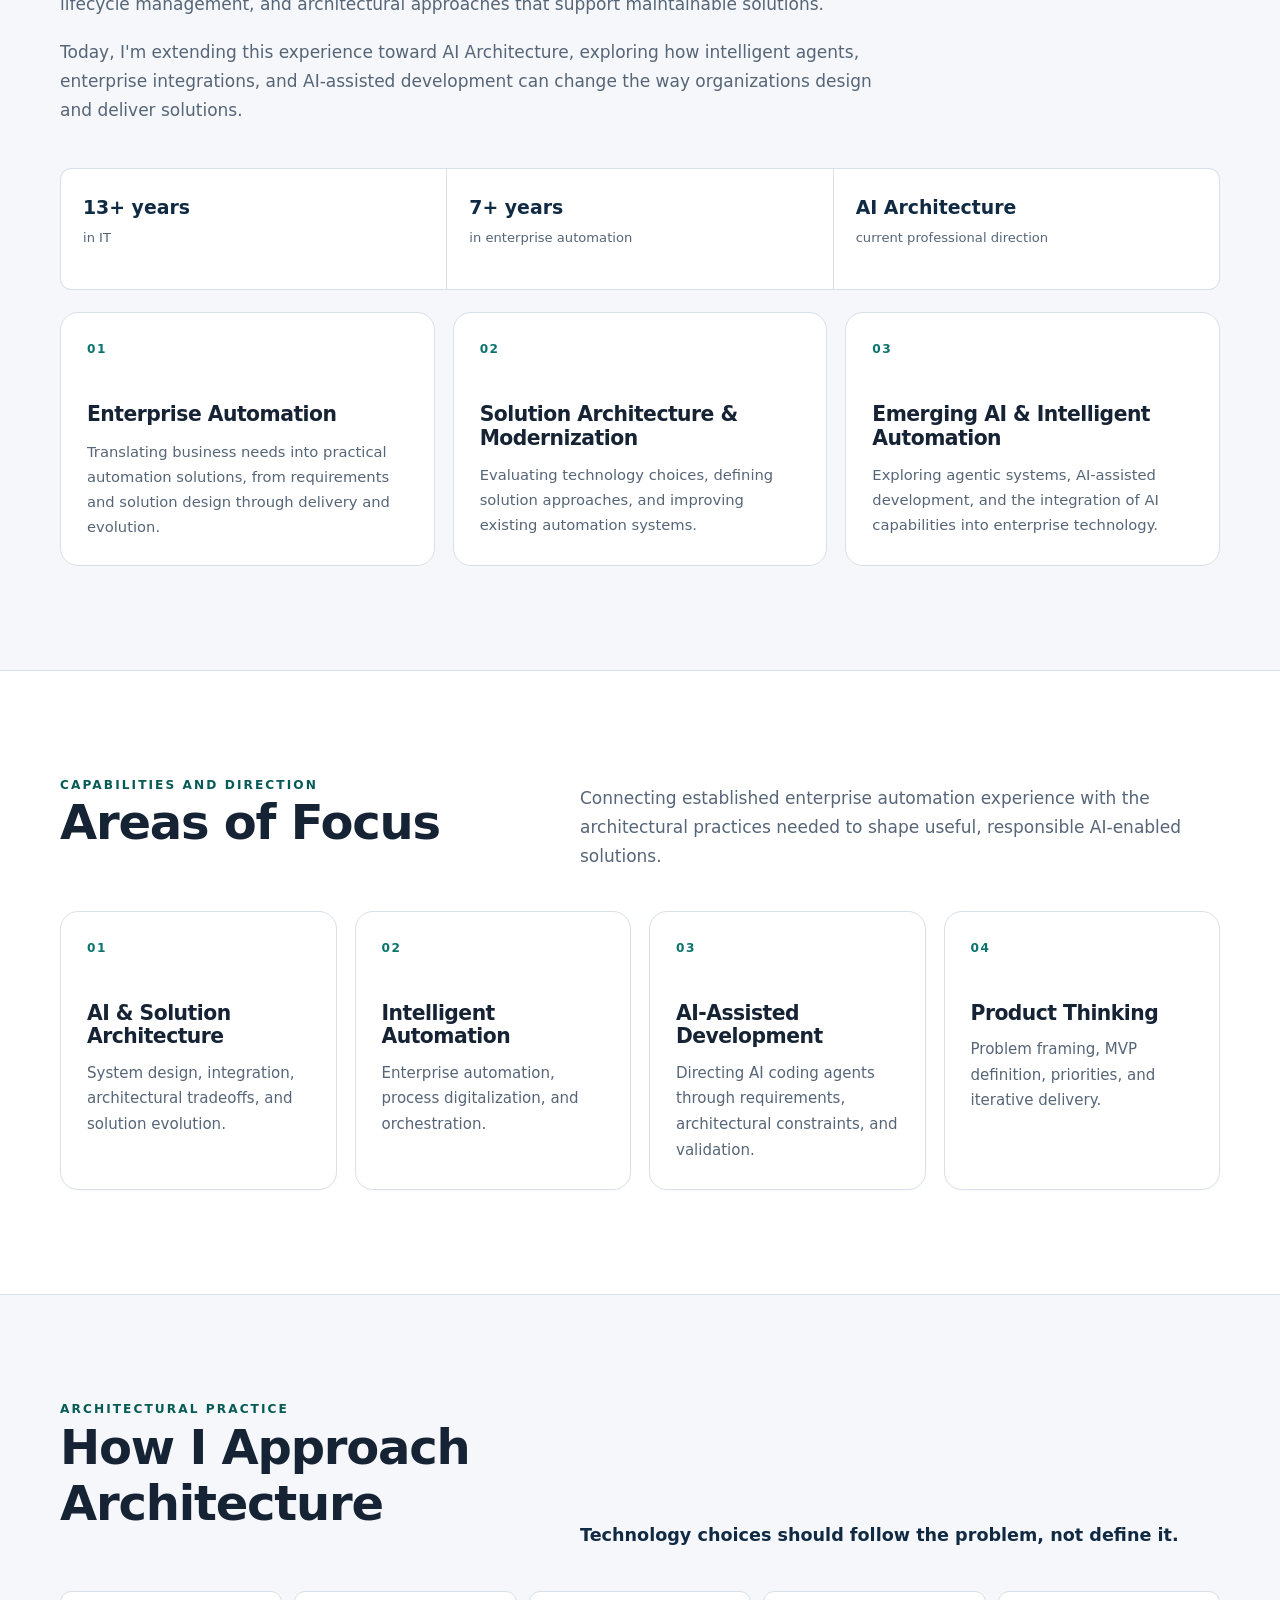
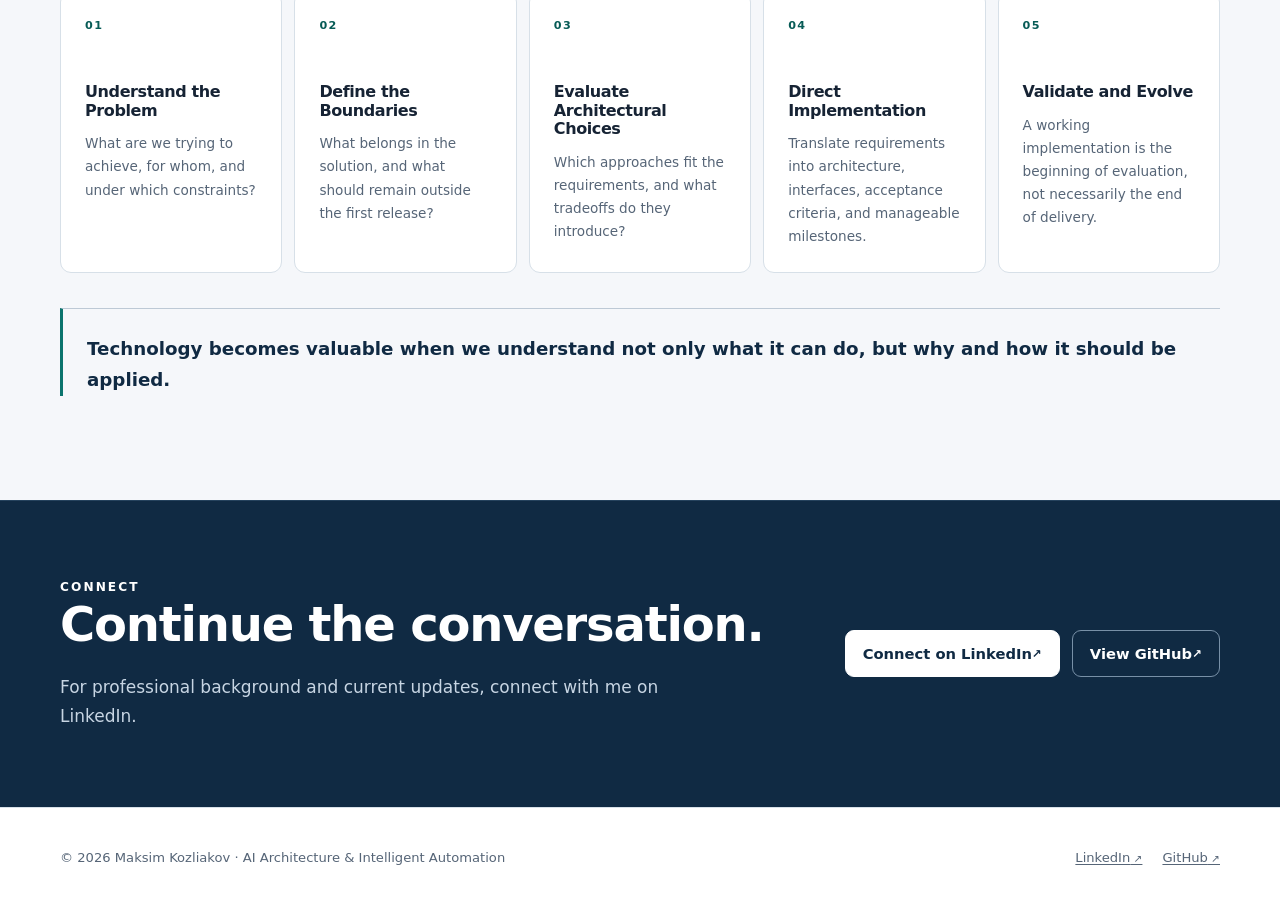
==== commit 728c4d60: "Add Supply Chain Exception Resolution Agent project and case study" ====
--- a/site/index.html
+++ b/site/index.html
@@ -43,7 +43,7 @@
         <p class="eyebrow">Maksim Kozliakov</p>
         <p class="professional-focus">AI Architecture · Intelligent Automation · Product Thinking</p>
         <h1 id="hero-title">Turning ideas into working products.</h1>
-        <p class="lead">I bring enterprise automation experience and architectural thinking to emerging AI technologies.</p>
+        <p class="lead">I apply enterprise automation experience, solution architecture, and engineering discipline to AI-enabled business processes.</p>
         <p class="hero-summary">Through professional work and independent projects, I explore how intelligent systems, product ownership, and AI-assisted development can turn complex ideas into practical solutions.</p>
         <div class="hero-actions">
           <a class="button primary" href="#projects">Explore My Work</a>
@@ -62,6 +62,21 @@
         <div class="project-grid">
           <!-- PROJECT CARDS: add copied project-card template below this line.
                Display order is manual; keep each Project NN chronology label stable. -->
+          <article class="project-card supply-chain-card">
+            <div class="project-order"><span>Project 03</span><span>Independent technical demonstrator</span></div>
+            <h3>Supply Chain Exception Resolution Agent</h3>
+            <p class="project-subtitle">Hybrid Intelligent Automation with AI Reasoning and Enterprise Integration</p>
+            <div class="project-facts">
+              <div><span>Motivation</span><p>Explore how enterprise automation can handle ambiguous supply-chain exceptions through reliable workflows, structured business evidence, and AI-assisted recommendations.</p></div>
+              <div><span>Architectural focus</span><p>Deterministic orchestration, enterprise-style integrations, replaceable reasoning providers, evidence validation, auditability, and controlled-action boundaries.</p></div>
+              <div><span>My role</span><p>Problem framing, solution architecture, architectural decisions, implementation direction, integration design, and validation.</p></div>
+            </div>
+            <ul class="tags" aria-label="Supply Chain Exception Resolution Agent technologies"><li>Python</li><li>FastAPI</li><li>Azure OpenAI</li><li>REST APIs</li><li>MCP</li><li>SQLite</li><li>Pytest</li></ul>
+            <div class="card-actions">
+              <a class="button primary" href="projects/supply-chain-exception-resolution.html">Explore Architecture</a>
+              <a class="button external" href="https://github.com/kmsspb/Supply-Chain-Exception-Resolution-Agent" target="_blank" rel="noopener noreferrer">View Source on GitHub</a>
+            </div>
+          </article>
           <article class="project-card">
             <div class="project-order"><span>Project 02</span><span>Public demo</span></div>
             <template id="boomarena-home-screenshot">
--- a/site/assets/style.css
+++ b/site/assets/style.css
@@ -183,6 +183,25 @@
 .diagram-notes { display: grid; grid-template-columns: repeat(2,minmax(0,1fr)); gap: 10px; margin-top: 20px; }
 .diagram-notes p { margin: 0; padding: 10px 12px; border-radius: 8px; background: var(--surface-soft); font-size: .75rem; text-align: center; }
 .architecture-diagram figcaption { margin-top: 18px; color: var(--muted); font-size: .76rem; text-align: center; }
+.supply-chain-card .project-order > span:first-child { white-space: nowrap; }
+.supply-chain-positioning { max-width: 800px; margin-top: 1rem; font-size: .9rem; }
+.supply-chain-system { display: grid; grid-template-columns: minmax(0,1.6fr) minmax(0,1fr); gap: 24px; align-items: start; }
+.supply-chain-flow { margin: 0; padding: 0; list-style: none; }
+.supply-chain-flow li + li { margin-top: 0; }
+.supply-chain-flow .diagram-node { min-width: 0; }
+.supply-chain-flow .diagram-node span { color: var(--muted); font-size: .76rem; font-weight: 400; }
+.supply-chain-arrow { display: block; padding-block: 5px; color: var(--accent-strong); font-size: 1.2rem; line-height: 1.4; text-align: center; }
+.supply-chain-mcp { margin-top: 120px; padding: 18px; border: 1px solid var(--line-strong); border-radius: var(--radius-small); background: var(--surface-soft); }
+.supply-chain-mcp .eyebrow { margin-bottom: .6rem; font-size: .65rem; letter-spacing: .08em; }
+.supply-chain-mcp h3, .supply-chain-future h3 { font-size: 1rem; line-height: 1.4; }
+.supply-chain-mcp p, .supply-chain-future p { margin-bottom: .8rem; font-size: .8rem; }
+.supply-chain-mcp p:last-child, .supply-chain-future p:last-child { margin-bottom: 0; }
+.supply-chain-boundary-label { padding-top: .8rem; border-top: 1px solid var(--line-strong); }
+.supply-chain-future { grid-column: 1/-1; padding: 20px; border: 2px dashed var(--line-strong); border-radius: var(--radius-small); background: var(--surface-soft); }
+@media (max-width: 760px) {
+  .supply-chain-system { grid-template-columns: minmax(0,1fr); gap: 20px; }
+  .supply-chain-mcp { margin-top: 0; }
+}
 .data-architecture { margin-top: 2.5rem; }
 .data-architecture h3 { margin-bottom: .6rem; font-size: 1.3rem; }
 .data-model { display: grid; justify-items: center; gap: 8px; margin-top: 1.6rem; }
